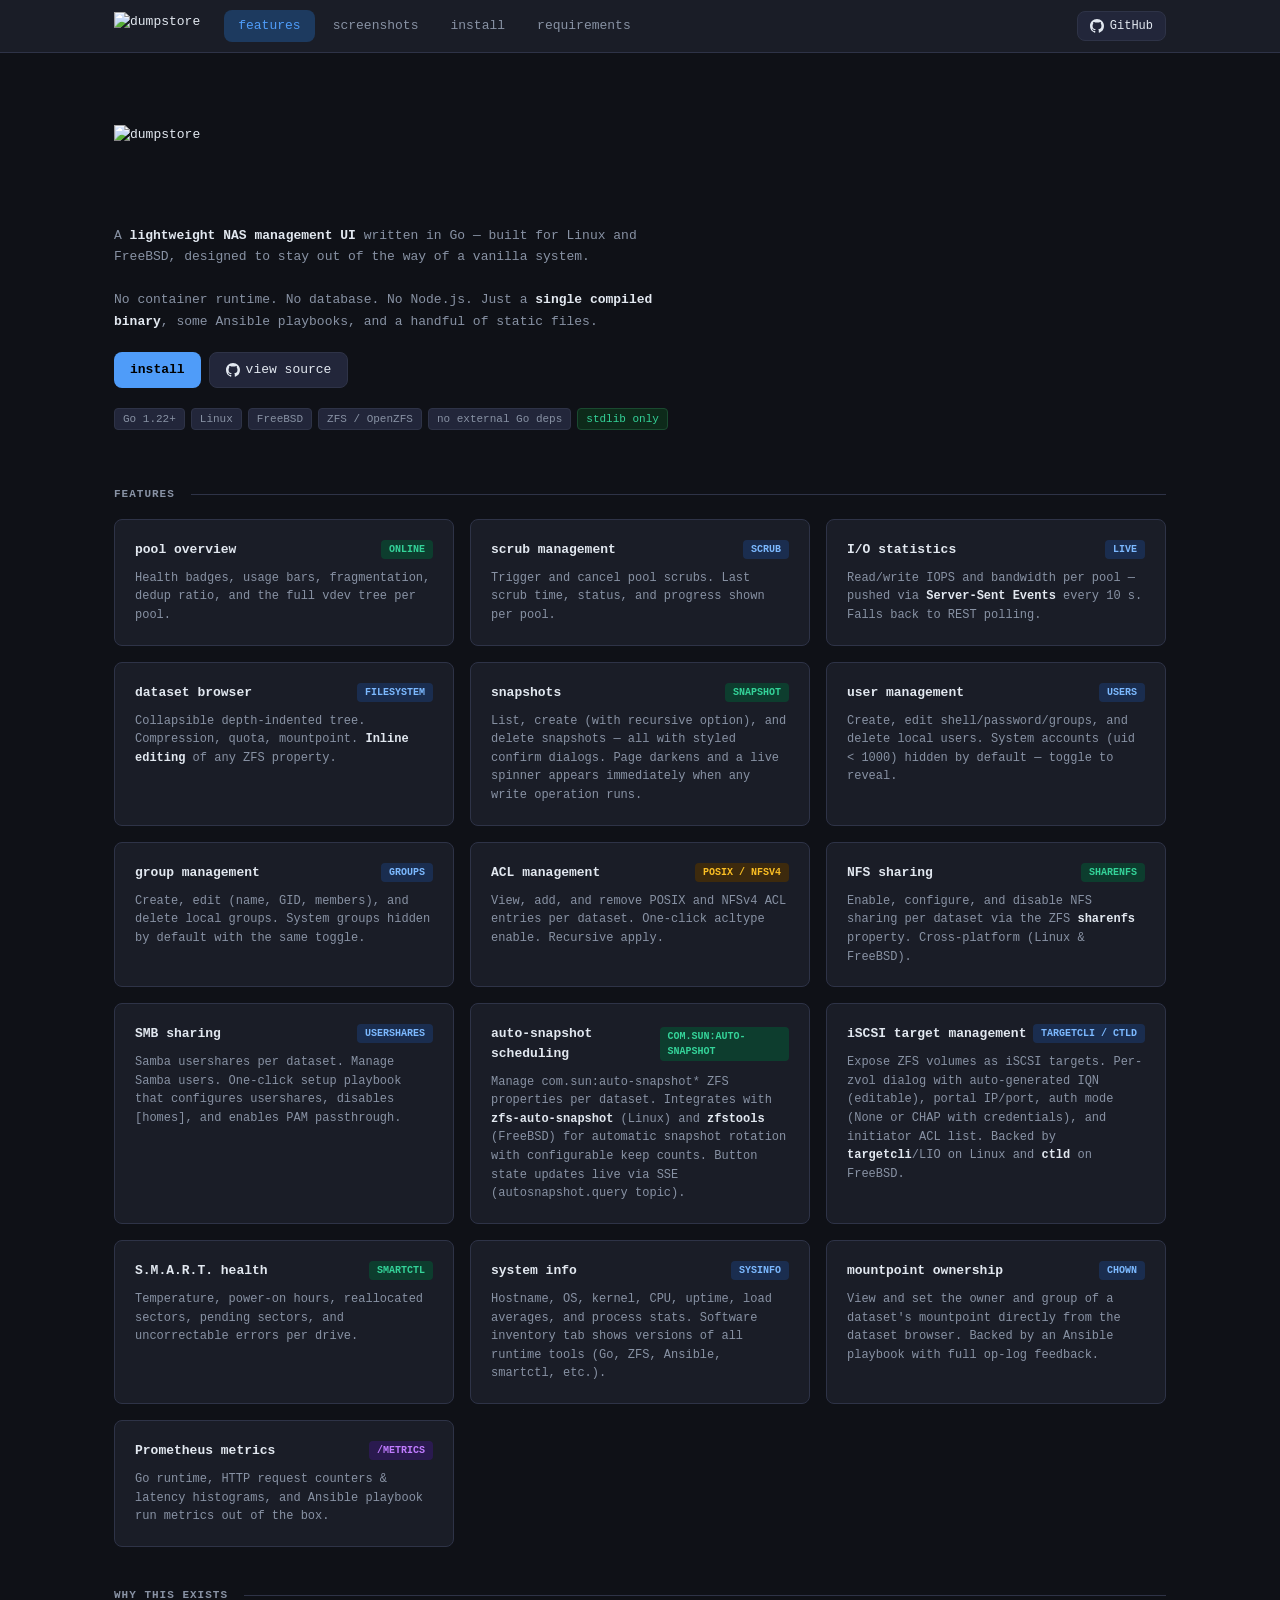
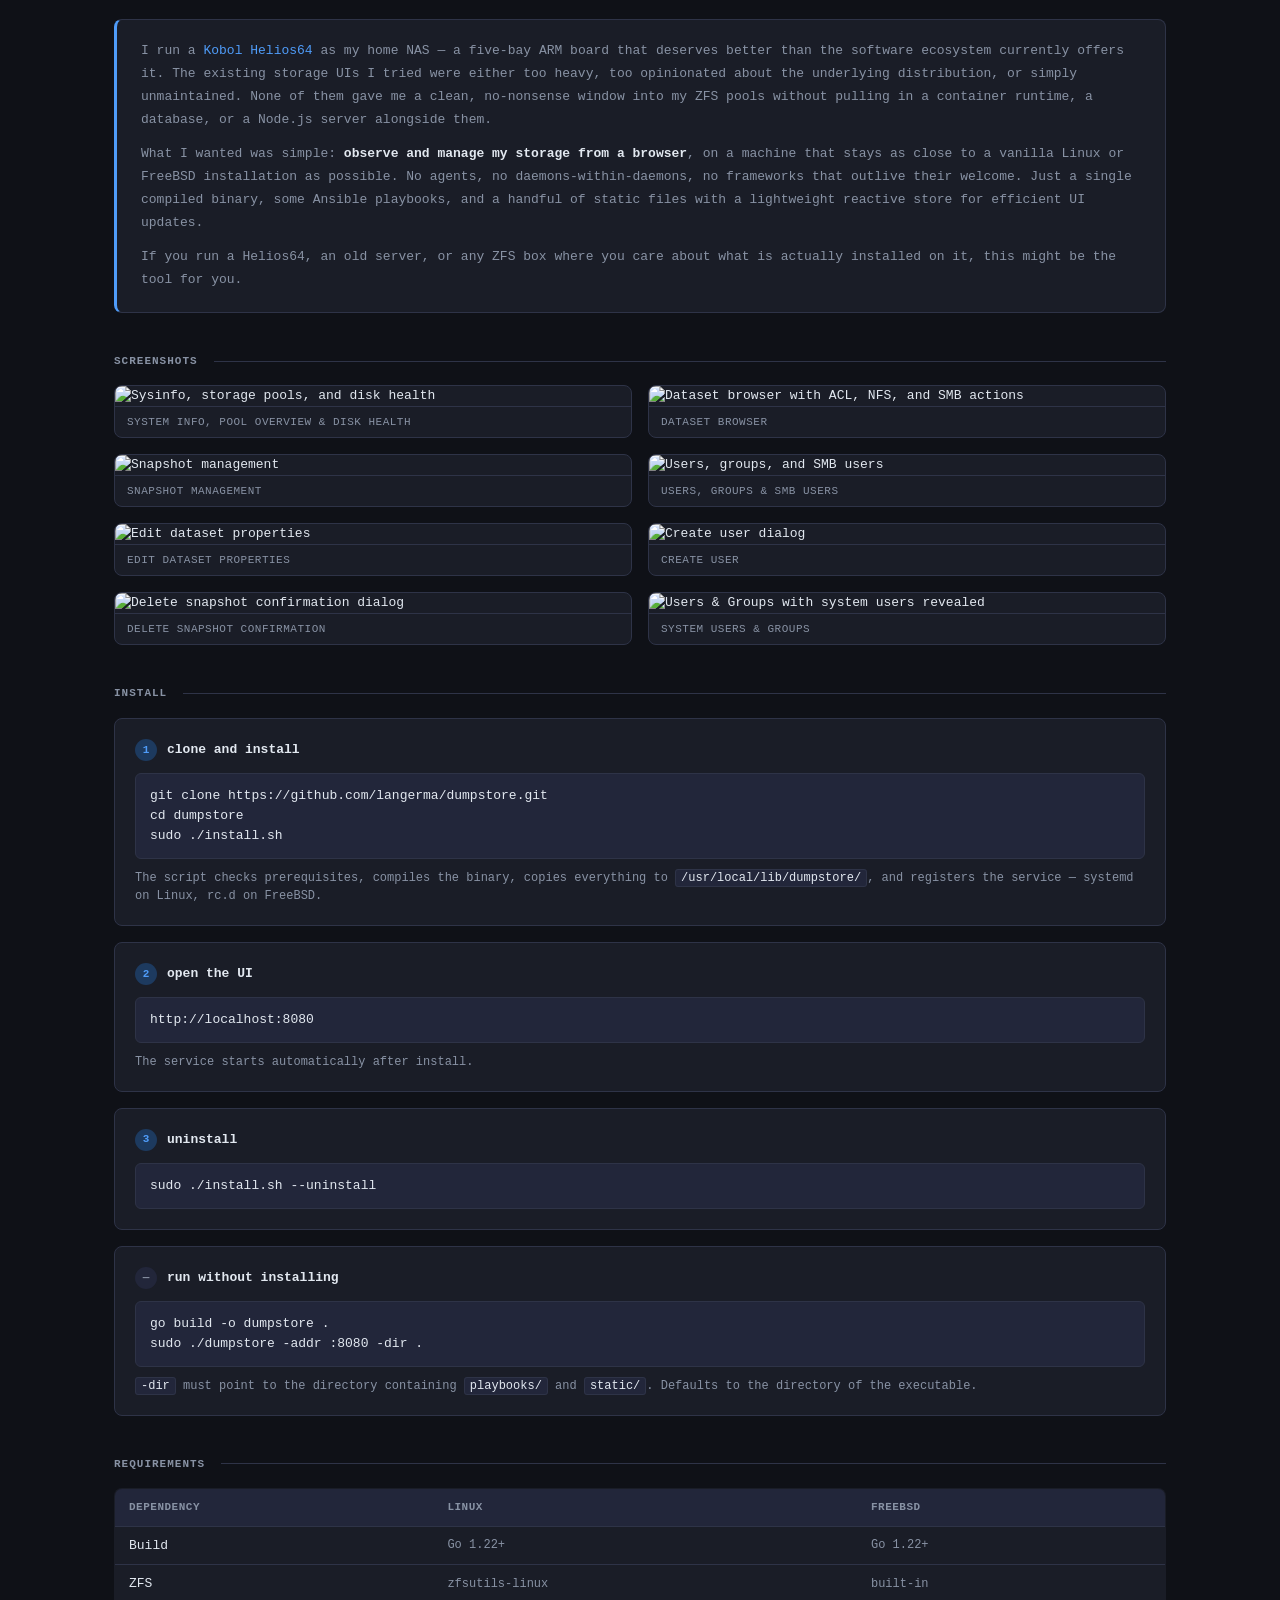
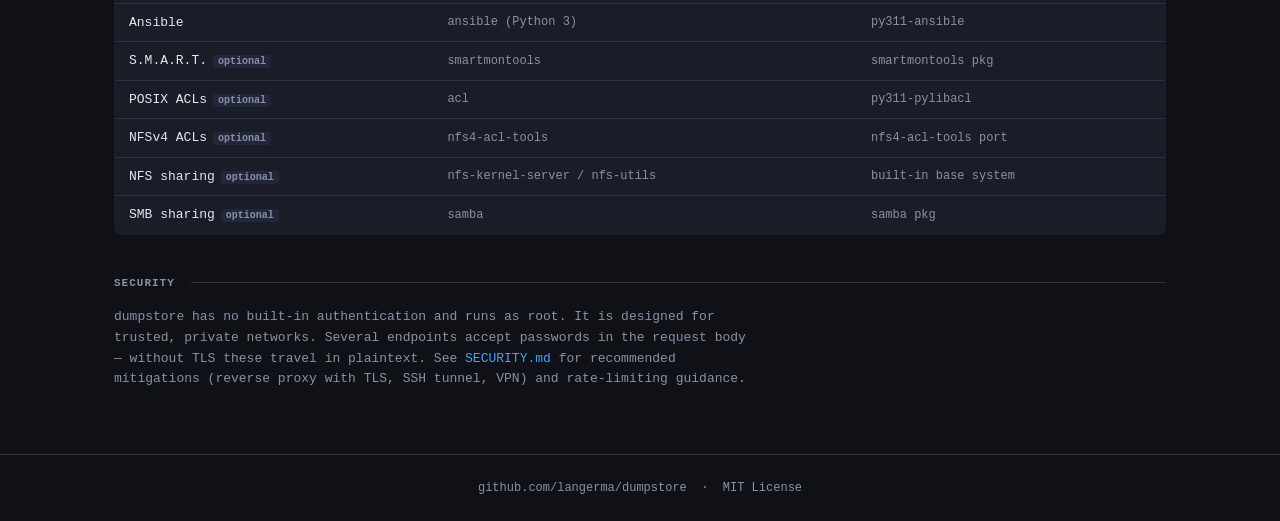
==== docs/index.html @ d32b6cf2 "docs: update frontend architecture for reactive store pattern Co-Authored-By: Claude Opus 4.6 <norep" ====
<!DOCTYPE html>
<html lang="en">
<head>
  <meta charset="UTF-8">
  <meta name="viewport" content="width=device-width, initial-scale=1.0">
  <title>dumpstore — ZFS management UI</title>
  <meta name="description" content="A lightweight NAS management UI written in Go — built for Linux and FreeBSD, designed to stay out of the way of a vanilla system.">
  <meta property="og:title" content="dumpstore">
  <meta property="og:description" content="A lightweight NAS management UI written in Go — built for Linux and FreeBSD.">
  <meta property="og:image" content="https://raw.githubusercontent.com/langerma/dumpstore/main/screenshots/sysinfo.png">
  <style>
    :root {
      --bg:        #0f1117;
      --surface:   #1a1d27;
      --surface2:  #22263a;
      --border:    #2e3347;
      --accent:    #4f9cf9;
      --accent-dim:#1d3a5f;
      --text:      #e2e8f0;
      --text-muted:#8892a4;
      --green:     #34d399;
      --yellow:    #fbbf24;
      --red:       #f87171;
      --radius:    8px;
      --font:      'SF Mono', 'Fira Code', 'Cascadia Code', monospace;
    }

    *, *::before, *::after { box-sizing: border-box; margin: 0; padding: 0; }
    html { scroll-behavior: smooth; }

    body {
      background: var(--bg);
      color: var(--text);
      font-family: var(--font);
      font-size: 13px;
      line-height: 1.5;
      min-height: 100vh;
    }

    a { color: var(--accent); text-decoration: none; }
    a:hover { text-decoration: underline; }

    /* ── sticky header (matches app) ── */
    header {
      background: var(--surface);
      border-bottom: 1px solid var(--border);
      position: sticky;
      top: 0;
      z-index: 100;
    }
    .header-inner {
      max-width: 1100px;
      margin: 0 auto;
      padding: 0 1.5rem;
      height: 52px;
      display: flex;
      align-items: center;
      gap: 1.5rem;
    }
    .logo { height: 28px; width: auto; display: block; }

    nav { display: flex; gap: 4px; }
    .tab-btn {
      background: none;
      border: none;
      color: var(--text-muted);
      padding: 6px 14px;
      border-radius: var(--radius);
      cursor: pointer;
      font-family: var(--font);
      font-size: 13px;
      text-decoration: none;
      transition: background 0.15s, color 0.15s;
      display: inline-block;
    }
    .tab-btn:hover { background: var(--surface2); color: var(--text); text-decoration: none; }
    .tab-btn.active { background: var(--accent-dim); color: var(--accent); }

    .header-right {
      margin-left: auto;
      display: flex;
      align-items: center;
      gap: 8px;
    }
    .gh-btn {
      display: inline-flex;
      align-items: center;
      gap: 6px;
      background: var(--surface2);
      border: 1px solid var(--border);
      color: var(--text);
      padding: 5px 12px;
      border-radius: var(--radius);
      font-family: var(--font);
      font-size: 12px;
      text-decoration: none;
      transition: background 0.15s;
    }
    .gh-btn:hover { background: var(--border); text-decoration: none; }

    /* ── main layout ── */
    main {
      max-width: 1100px;
      margin: 0 auto;
      padding: 2rem 1.5rem 4rem;
      display: flex;
      flex-direction: column;
      gap: 2.5rem;
    }

    /* ── section header (matches app) ── */
    .section-header {
      display: flex;
      align-items: center;
      gap: 1rem;
      margin-bottom: 1rem;
    }
    .section-header h2 {
      font-size: 11px;
      font-weight: 600;
      color: var(--text-muted);
      text-transform: uppercase;
      letter-spacing: 1px;
    }
    .section-header .divider {
      flex: 1;
      height: 1px;
      background: var(--border);
    }

    /* ── hero ── */
    .hero {
      display: flex;
      flex-direction: column;
      align-items: flex-start;
      gap: 1.25rem;
      padding: 2.5rem 0 1rem;
    }
    .hero-logo { height: 80px; width: auto; display: block; }
    .hero-tagline {
      font-size: 13px;
      color: var(--text-muted);
      max-width: 560px;
      line-height: 1.65;
    }
    .hero-tagline strong { color: var(--text); font-weight: 600; }
    .hero-actions { display: flex; gap: 8px; flex-wrap: wrap; }

    .btn-primary {
      display: inline-flex;
      align-items: center;
      gap: 6px;
      background: var(--accent);
      border: none;
      color: #000;
      padding: 7px 16px;
      border-radius: var(--radius);
      cursor: pointer;
      font-family: var(--font);
      font-size: 13px;
      font-weight: 600;
      text-decoration: none;
      transition: opacity 0.15s;
    }
    .btn-primary:hover { opacity: 0.85; text-decoration: none; }

    .btn-secondary {
      display: inline-flex;
      align-items: center;
      gap: 6px;
      background: var(--surface2);
      border: 1px solid var(--border);
      color: var(--text);
      padding: 7px 16px;
      border-radius: var(--radius);
      cursor: pointer;
      font-family: var(--font);
      font-size: 13px;
      text-decoration: none;
      transition: background 0.15s;
    }
    .btn-secondary:hover { background: var(--border); text-decoration: none; }

    /* pills row under hero */
    .pill-row { display: flex; gap: 6px; flex-wrap: wrap; }
    .pill {
      font-size: 11px;
      padding: 2px 8px;
      border-radius: 4px;
      background: var(--surface2);
      border: 1px solid var(--border);
      color: var(--text-muted);
    }
    .pill-green { border-color: #1a4a30; color: var(--green); background: #0d2a1a; }

    /* ── pool-style cards (reuse app's .pool-card) ── */
    .card-grid {
      display: grid;
      grid-template-columns: repeat(auto-fill, minmax(280px, 1fr));
      gap: 1rem;
    }
    .pool-card {
      background: var(--surface);
      border: 1px solid var(--border);
      border-radius: var(--radius);
      padding: 1.25rem;
      transition: border-color 0.15s;
    }
    .pool-card:hover { border-color: var(--accent-dim); }
    .pool-card-header {
      display: flex;
      align-items: center;
      justify-content: space-between;
      margin-bottom: 0.6rem;
    }
    .pool-name { font-size: 13px; font-weight: 700; color: var(--text); }
    .health-badge {
      font-size: 10px;
      font-weight: 700;
      padding: 2px 8px;
      border-radius: 4px;
      text-transform: uppercase;
    }
    .badge-blue   { background: #1a2d4f; color: #7cb9ff; }
    .badge-green  { background: #0d3d2e; color: var(--green); }
    .badge-purple { background: #2a1a4f; color: #c07cff; }
    .badge-orange { background: #3d2a0d; color: var(--yellow); }

    .pool-card p {
      font-size: 12px;
      color: var(--text-muted);
      line-height: 1.55;
    }
    .pool-card p strong { color: var(--text); }

    /* ── screenshots ── */
    .screenshot-grid {
      display: grid;
      grid-template-columns: 1fr 1fr;
      gap: 1rem;
    }
    @media (max-width: 600px) { .screenshot-grid { grid-template-columns: 1fr; } }

    .screenshot-card {
      background: var(--surface);
      border: 1px solid var(--border);
      border-radius: var(--radius);
      overflow: hidden;
    }
    .screenshot-card img {
      width: 100%;
      display: block;
    }
    .screenshot-caption {
      padding: 7px 12px;
      font-size: 11px;
      color: var(--text-muted);
      border-top: 1px solid var(--border);
      text-transform: uppercase;
      letter-spacing: 0.5px;
    }

    /* ── install cards ── */
    .install-cards {
      display: flex;
      flex-direction: column;
      gap: 1rem;
    }
    .install-card {
      background: var(--surface);
      border: 1px solid var(--border);
      border-radius: var(--radius);
      padding: 1.25rem;
    }
    .install-card-header {
      display: flex;
      align-items: center;
      gap: 10px;
      margin-bottom: 0.75rem;
    }
    .step-num {
      width: 22px;
      height: 22px;
      border-radius: 50%;
      background: var(--accent-dim);
      color: var(--accent);
      font-size: 11px;
      font-weight: 700;
      display: flex;
      align-items: center;
      justify-content: center;
      flex-shrink: 0;
    }
    .install-card h3 { font-size: 13px; font-weight: 600; color: var(--text); }

    pre {
      background: var(--surface2);
      border: 1px solid var(--border);
      border-radius: 6px;
      padding: 12px 14px;
      overflow-x: auto;
      font-family: var(--font);
      font-size: 13px;
      line-height: 1.55;
      color: var(--text);
    }
    pre .comment { color: var(--text-muted); }

    .install-note {
      margin-top: 0.6rem;
      font-size: 12px;
      color: var(--text-muted);
    }
    .install-note code {
      background: var(--surface2);
      border: 1px solid var(--border);
      border-radius: 3px;
      padding: 1px 5px;
      font-family: var(--font);
      font-size: 12px;
      color: var(--text);
    }

    /* ── requirements table (matches app table style) ── */
    .table-wrap { overflow-x: auto; }
    table {
      width: 100%;
      border-collapse: collapse;
      background: var(--surface);
      border-radius: var(--radius);
      overflow: hidden;
      border: 1px solid var(--border);
    }
    thead th {
      background: var(--surface2);
      padding: 10px 14px;
      text-align: left;
      font-size: 11px;
      font-weight: 600;
      color: var(--text-muted);
      text-transform: uppercase;
      letter-spacing: 0.5px;
      white-space: nowrap;
      border-bottom: 1px solid var(--border);
    }
    tbody tr { border-bottom: 1px solid var(--border); }
    tbody tr:last-child { border-bottom: none; }
    tbody tr:hover { background: var(--surface2); }
    td { padding: 9px 14px; white-space: nowrap; color: var(--text); }
    td.muted { color: var(--text-muted); font-size: 12px; }

    .opt-badge {
      font-size: 10px;
      padding: 1px 5px;
      border-radius: 3px;
      background: var(--surface2);
      color: var(--text-muted);
      margin-left: 6px;
      font-weight: 600;
    }

    /* ── why section ── */
    .why-card {
      background: var(--surface);
      border: 1px solid var(--border);
      border-left: 3px solid var(--accent);
      border-radius: var(--radius);
      padding: 1.25rem 1.5rem;
    }
    .why-card p {
      font-size: 13px;
      color: var(--text-muted);
      line-height: 1.75;
    }
    .why-card p + p { margin-top: 0.75rem; }
    .why-card p strong { color: var(--text); }

    /* ── footer ── */
    footer {
      border-top: 1px solid var(--border);
      text-align: center;
      padding: 1.5rem;
      font-size: 12px;
      color: var(--text-muted);
    }
    footer a { color: var(--text-muted); }
    footer a:hover { color: var(--text); }
  </style>
</head>
<body>

<!-- HEADER — same structure as app -->
<header>
  <div class="header-inner">
    <picture>
      <source media="(prefers-color-scheme: dark)"
        srcset="https://raw.githubusercontent.com/langerma/dumpstore/main/images/dumpstore-blue-dark-lockup.svg">
      <img class="logo"
        src="https://raw.githubusercontent.com/langerma/dumpstore/main/images/dumpstore-blue-light-lockup.svg"
        alt="dumpstore">
    </picture>
    <nav>
      <a class="tab-btn active" href="#features">features</a>
      <a class="tab-btn" href="#screenshots">screenshots</a>
      <a class="tab-btn" href="#install">install</a>
      <a class="tab-btn" href="#requirements">requirements</a>
    </nav>
    <div class="header-right">
      <a class="gh-btn" href="https://github.com/langerma/dumpstore">
        <svg width="14" height="14" viewBox="0 0 16 16" fill="currentColor">
          <path d="M8 0c4.42 0 8 3.58 8 8a8.013 8.013 0 0 1-5.45 7.59c-.4.08-.55-.17-.55-.38 0-.27.01-1.13.01-2.2 0-.75-.25-1.23-.54-1.48 1.78-.2 3.65-.88 3.65-3.95 0-.88-.31-1.59-.82-2.15.08-.2.36-1.02-.08-2.12 0 0-.67-.22-2.2.82-.64-.18-1.32-.27-2-.27-.68 0-1.36.09-2 .27-1.53-1.03-2.2-.82-2.2-.82-.44 1.1-.16 1.92-.08 2.12-.51.56-.82 1.28-.82 2.15 0 3.06 1.86 3.75 3.64 3.95-.23.2-.44.55-.51 1.07-.46.21-1.61.55-2.33-.66-.15-.24-.6-.83-1.23-.82-.67.01-.27.38.01.53.34.19.73.9.82 1.13.16.45.68 1.31 2.69.94 0 .67.01 1.3.01 1.49 0 .21-.15.45-.55.38A7.995 7.995 0 0 1 0 8c0-4.42 3.58-8 8-8Z"/>
        </svg>
        GitHub
      </a>
    </div>
  </div>
</header>

<main>

  <!-- HERO -->
  <div class="hero">
    <picture>
      <source media="(prefers-color-scheme: dark)"
        srcset="https://raw.githubusercontent.com/langerma/dumpstore/main/images/dumpstore-blue-dark-lockup.svg">
      <img class="hero-logo"
        src="https://raw.githubusercontent.com/langerma/dumpstore/main/images/dumpstore-blue-light-lockup.svg"
        alt="dumpstore">
    </picture>
    <p class="hero-tagline">
      A <strong>lightweight NAS management UI</strong> written in Go — built for Linux and FreeBSD,
      designed to stay out of the way of a vanilla system.<br><br>
      No container runtime. No database. No Node.js. Just a
      <strong>single compiled binary</strong>, some Ansible playbooks, and a handful of static files.
    </p>
    <div class="hero-actions">
      <a class="btn-primary" href="#install">install</a>
      <a class="btn-secondary" href="https://github.com/langerma/dumpstore">
        <svg width="14" height="14" viewBox="0 0 16 16" fill="currentColor">
          <path d="M8 0c4.42 0 8 3.58 8 8a8.013 8.013 0 0 1-5.45 7.59c-.4.08-.55-.17-.55-.38 0-.27.01-1.13.01-2.2 0-.75-.25-1.23-.54-1.48 1.78-.2 3.65-.88 3.65-3.95 0-.88-.31-1.59-.82-2.15.08-.2.36-1.02-.08-2.12 0 0-.67-.22-2.2.82-.64-.18-1.32-.27-2-.27-.68 0-1.36.09-2 .27-1.53-1.03-2.2-.82-2.2-.82-.44 1.1-.16 1.92-.08 2.12-.51.56-.82 1.28-.82 2.15 0 3.06 1.86 3.75 3.64 3.95-.23.2-.44.55-.51 1.07-.46.21-1.61.55-2.33-.66-.15-.24-.6-.83-1.23-.82-.67.01-.27.38.01.53.34.19.73.9.82 1.13.16.45.68 1.31 2.69.94 0 .67.01 1.3.01 1.49 0 .21-.15.45-.55.38A7.995 7.995 0 0 1 0 8c0-4.42 3.58-8 8-8Z"/>
        </svg>
        view source
      </a>
    </div>
    <div class="pill-row">
      <span class="pill">Go 1.22+</span>
      <span class="pill">Linux</span>
      <span class="pill">FreeBSD</span>
      <span class="pill">ZFS / OpenZFS</span>
      <span class="pill">no external Go deps</span>
      <span class="pill pill-green">stdlib only</span>
    </div>
  </div>

  <!-- FEATURES -->
  <section id="features">
    <div class="section-header">
      <h2>features</h2>
      <div class="divider"></div>
    </div>
    <div class="card-grid">
      <div class="pool-card">
        <div class="pool-card-header">
          <span class="pool-name">pool overview</span>
          <span class="health-badge badge-green">ONLINE</span>
        </div>
        <p>Health badges, usage bars, fragmentation, dedup ratio, and the full vdev tree per pool.</p>
      </div>
      <div class="pool-card">
        <div class="pool-card-header">
          <span class="pool-name">scrub management</span>
          <span class="health-badge badge-blue">scrub</span>
        </div>
        <p>Trigger and cancel pool scrubs. Last scrub time, status, and progress shown per pool.</p>
      </div>
      <div class="pool-card">
        <div class="pool-card-header">
          <span class="pool-name">I/O statistics</span>
          <span class="health-badge badge-blue">live</span>
        </div>
        <p>Read/write IOPS and bandwidth per pool — pushed via <strong>Server-Sent Events</strong> every 10 s. Falls back to REST polling.</p>
      </div>
      <div class="pool-card">
        <div class="pool-card-header">
          <span class="pool-name">dataset browser</span>
          <span class="health-badge badge-blue">filesystem</span>
        </div>
        <p>Collapsible depth-indented tree. Compression, quota, mountpoint. <strong>Inline editing</strong> of any ZFS property.</p>
      </div>
      <div class="pool-card">
        <div class="pool-card-header">
          <span class="pool-name">snapshots</span>
          <span class="health-badge badge-green">snapshot</span>
        </div>
        <p>List, create (with recursive option), and delete snapshots — all with styled confirm dialogs. Page darkens and a live spinner appears immediately when any write operation runs.</p>
      </div>
      <div class="pool-card">
        <div class="pool-card-header">
          <span class="pool-name">user management</span>
          <span class="health-badge badge-blue">users</span>
        </div>
        <p>Create, edit shell/password/groups, and delete local users. System accounts (uid &lt; 1000) hidden by default — toggle to reveal.</p>
      </div>
      <div class="pool-card">
        <div class="pool-card-header">
          <span class="pool-name">group management</span>
          <span class="health-badge badge-blue">groups</span>
        </div>
        <p>Create, edit (name, GID, members), and delete local groups. System groups hidden by default with the same toggle.</p>
      </div>
      <div class="pool-card">
        <div class="pool-card-header">
          <span class="pool-name">ACL management</span>
          <span class="health-badge badge-orange">POSIX / NFSv4</span>
        </div>
        <p>View, add, and remove POSIX and NFSv4 ACL entries per dataset. One-click <code>acltype</code> enable. Recursive apply.</p>
      </div>
      <div class="pool-card">
        <div class="pool-card-header">
          <span class="pool-name">NFS sharing</span>
          <span class="health-badge badge-green">sharenfs</span>
        </div>
        <p>Enable, configure, and disable NFS sharing per dataset via the ZFS <strong>sharenfs</strong> property. Cross-platform (Linux &amp; FreeBSD).</p>
      </div>
      <div class="pool-card">
        <div class="pool-card-header">
          <span class="pool-name">SMB sharing</span>
          <span class="health-badge badge-blue">usershares</span>
        </div>
        <p>Samba usershares per dataset. Manage Samba users. One-click setup playbook that configures usershares, disables <code>[homes]</code>, and enables PAM passthrough.</p>
      </div>
      <div class="pool-card">
        <div class="pool-card-header">
          <span class="pool-name">auto-snapshot scheduling</span>
          <span class="health-badge badge-green">com.sun:auto-snapshot</span>
        </div>
        <p>Manage <code>com.sun:auto-snapshot*</code> ZFS properties per dataset. Integrates with <strong>zfs-auto-snapshot</strong> (Linux) and <strong>zfstools</strong> (FreeBSD) for automatic snapshot rotation with configurable keep counts. Button state updates live via SSE (<code>autosnapshot.query</code> topic).</p>
      </div>
      <div class="pool-card">
        <div class="pool-card-header">
          <span class="pool-name">iSCSI target management</span>
          <span class="health-badge badge-blue">targetcli / ctld</span>
        </div>
        <p>Expose ZFS volumes as iSCSI targets. Per-zvol dialog with auto-generated IQN (editable), portal IP/port, auth mode (None or CHAP with credentials), and initiator ACL list. Backed by <strong>targetcli</strong>/LIO on Linux and <strong>ctld</strong> on FreeBSD.</p>
      </div>
      <div class="pool-card">
        <div class="pool-card-header">
          <span class="pool-name">S.M.A.R.T. health</span>
          <span class="health-badge badge-green">smartctl</span>
        </div>
        <p>Temperature, power-on hours, reallocated sectors, pending sectors, and uncorrectable errors per drive.</p>
      </div>
      <div class="pool-card">
        <div class="pool-card-header">
          <span class="pool-name">system info</span>
          <span class="health-badge badge-blue">sysinfo</span>
        </div>
        <p>Hostname, OS, kernel, CPU, uptime, load averages, and process stats. Software inventory tab shows versions of all runtime tools (Go, ZFS, Ansible, smartctl, etc.).</p>
      </div>
      <div class="pool-card">
        <div class="pool-card-header">
          <span class="pool-name">mountpoint ownership</span>
          <span class="health-badge badge-blue">chown</span>
        </div>
        <p>View and set the owner and group of a dataset's mountpoint directly from the dataset browser. Backed by an Ansible playbook with full op-log feedback.</p>
      </div>
      <div class="pool-card">
        <div class="pool-card-header">
          <span class="pool-name">Prometheus metrics</span>
          <span class="health-badge badge-purple">/metrics</span>
        </div>
        <p>Go runtime, HTTP request counters &amp; latency histograms, and Ansible playbook run metrics out of the box.</p>
      </div>
    </div>
  </section>

  <!-- WHY -->
  <section id="why">
    <div class="section-header">
      <h2>why this exists</h2>
      <div class="divider"></div>
    </div>
    <div class="why-card">
      <p>
        I run a <a href="https://wiki.kobol.io/helios64/intro/">Kobol Helios64</a> as my home NAS — a five-bay ARM board that deserves better than the software ecosystem currently offers it.
        The existing storage UIs I tried were either too heavy, too opinionated about the underlying distribution, or simply unmaintained.
        None of them gave me a clean, no-nonsense window into my ZFS pools without pulling in a container runtime, a database, or a Node.js server alongside them.
      </p>
      <p>
        What I wanted was simple: <strong>observe and manage my storage from a browser</strong>, on a machine that stays as close to a vanilla Linux or FreeBSD installation as possible.
        No agents, no daemons-within-daemons, no frameworks that outlive their welcome. Just a single compiled binary, some Ansible playbooks, and a handful of static files with a lightweight reactive store for efficient UI updates.
      </p>
      <p>
        If you run a Helios64, an old server, or any ZFS box where you care about what is actually installed on it, this might be the tool for you.
      </p>
    </div>
  </section>

  <!-- SCREENSHOTS -->
  <section id="screenshots">
    <div class="section-header">
      <h2>screenshots</h2>
      <div class="divider"></div>
    </div>
    <div class="screenshot-grid">
      <div class="screenshot-card">
        <img src="https://raw.githubusercontent.com/langerma/dumpstore/main/screenshots/sysinfo.png"
          alt="Sysinfo, storage pools, and disk health" loading="lazy">
        <div class="screenshot-caption">system info, pool overview &amp; disk health</div>
      </div>
      <div class="screenshot-card">
        <img src="https://raw.githubusercontent.com/langerma/dumpstore/main/screenshots/datasets.png"
          alt="Dataset browser with ACL, NFS, and SMB actions" loading="lazy">
        <div class="screenshot-caption">dataset browser</div>
      </div>
      <div class="screenshot-card">
        <img src="https://raw.githubusercontent.com/langerma/dumpstore/main/screenshots/snapshots.png"
          alt="Snapshot management" loading="lazy">
        <div class="screenshot-caption">snapshot management</div>
      </div>
      <div class="screenshot-card">
        <img src="https://raw.githubusercontent.com/langerma/dumpstore/main/screenshots/users-groups.png"
          alt="Users, groups, and SMB users" loading="lazy">
        <div class="screenshot-caption">users, groups &amp; SMB users</div>
      </div>
      <div class="screenshot-card">
        <img src="https://raw.githubusercontent.com/langerma/dumpstore/main/screenshots/edit-dataset.png"
          alt="Edit dataset properties" loading="lazy">
        <div class="screenshot-caption">edit dataset properties</div>
      </div>
      <div class="screenshot-card">
        <img src="https://raw.githubusercontent.com/langerma/dumpstore/main/screenshots/create-user.png"
          alt="Create user dialog" loading="lazy">
        <div class="screenshot-caption">create user</div>
      </div>
      <div class="screenshot-card">
        <img src="https://raw.githubusercontent.com/langerma/dumpstore/main/screenshots/delete-snapshot.png"
          alt="Delete snapshot confirmation dialog" loading="lazy">
        <div class="screenshot-caption">delete snapshot confirmation</div>
      </div>
      <div class="screenshot-card">
        <img src="https://raw.githubusercontent.com/langerma/dumpstore/main/screenshots/users-system.png"
          alt="Users & Groups with system users revealed" loading="lazy">
        <div class="screenshot-caption">system users &amp; groups</div>
      </div>
    </div>
  </section>

  <!-- INSTALL -->
  <section id="install">
    <div class="section-header">
      <h2>install</h2>
      <div class="divider"></div>
    </div>
    <div class="install-cards">
      <div class="install-card">
        <div class="install-card-header">
          <div class="step-num">1</div>
          <h3>clone and install</h3>
        </div>
        <pre>git clone https://github.com/langerma/dumpstore.git
cd dumpstore
sudo ./install.sh</pre>
        <p class="install-note">
          The script checks prerequisites, compiles the binary, copies everything to
          <code>/usr/local/lib/dumpstore/</code>, and registers the service —
          systemd on Linux, rc.d on FreeBSD.
        </p>
      </div>

      <div class="install-card">
        <div class="install-card-header">
          <div class="step-num">2</div>
          <h3>open the UI</h3>
        </div>
        <pre>http://localhost:8080</pre>
        <p class="install-note">The service starts automatically after install.</p>
      </div>

      <div class="install-card">
        <div class="install-card-header">
          <div class="step-num">3</div>
          <h3>uninstall</h3>
        </div>
        <pre>sudo ./install.sh --uninstall</pre>
      </div>

      <div class="install-card">
        <div class="install-card-header">
          <div class="step-num" style="background:var(--surface2);color:var(--text-muted);">—</div>
          <h3>run without installing</h3>
        </div>
        <pre>go build -o dumpstore .
sudo ./dumpstore -addr :8080 -dir .</pre>
        <p class="install-note">
          <code>-dir</code> must point to the directory containing <code>playbooks/</code>
          and <code>static/</code>. Defaults to the directory of the executable.
        </p>
      </div>
    </div>
  </section>

  <!-- REQUIREMENTS -->
  <section id="requirements">
    <div class="section-header">
      <h2>requirements</h2>
      <div class="divider"></div>
    </div>
    <div class="table-wrap">
      <table>
        <thead>
          <tr>
            <th>dependency</th>
            <th>Linux</th>
            <th>FreeBSD</th>
          </tr>
        </thead>
        <tbody>
          <tr>
            <td>Build</td>
            <td class="muted">Go 1.22+</td>
            <td class="muted">Go 1.22+</td>
          </tr>
          <tr>
            <td>ZFS</td>
            <td class="muted">zfsutils-linux</td>
            <td class="muted">built-in</td>
          </tr>
          <tr>
            <td>Ansible</td>
            <td class="muted">ansible (Python 3)</td>
            <td class="muted">py311-ansible</td>
          </tr>
          <tr>
            <td>S.M.A.R.T.<span class="opt-badge">optional</span></td>
            <td class="muted">smartmontools</td>
            <td class="muted">smartmontools pkg</td>
          </tr>
          <tr>
            <td>POSIX ACLs<span class="opt-badge">optional</span></td>
            <td class="muted">acl</td>
            <td class="muted">py311-pylibacl</td>
          </tr>
          <tr>
            <td>NFSv4 ACLs<span class="opt-badge">optional</span></td>
            <td class="muted">nfs4-acl-tools</td>
            <td class="muted">nfs4-acl-tools port</td>
          </tr>
          <tr>
            <td>NFS sharing<span class="opt-badge">optional</span></td>
            <td class="muted">nfs-kernel-server / nfs-utils</td>
            <td class="muted">built-in base system</td>
          </tr>
          <tr>
            <td>SMB sharing<span class="opt-badge">optional</span></td>
            <td class="muted">samba</td>
            <td class="muted">samba pkg</td>
          </tr>
        </tbody>
      </table>
    </div>
  </section>

  <section id="security">
    <div class="section-header">
      <h2>security</h2>
      <div class="divider"></div>
    </div>
    <p style="max-width:640px;line-height:1.6;color:var(--text-muted)">
      dumpstore has no built-in authentication and runs as root. It is designed for trusted, private networks.
      Several endpoints accept passwords in the request body — without TLS these travel in plaintext.
      See <a href="https://github.com/langerma/dumpstore/blob/main/SECURITY.md" style="color:var(--accent)">SECURITY.md</a>
      for recommended mitigations (reverse proxy with TLS, SSH tunnel, VPN) and rate-limiting guidance.
    </p>
  </section>

</main>

<footer>
  <a href="https://github.com/langerma/dumpstore">github.com/langerma/dumpstore</a>
  &nbsp;&middot;&nbsp; MIT License
</footer>

<script>
  const tabs = document.querySelectorAll('.tab-btn');
  tabs.forEach(tab => {
    tab.addEventListener('click', () => {
      tabs.forEach(t => t.classList.remove('active'));
      tab.classList.add('active');
    });
  });
</script>
</body>
</html>
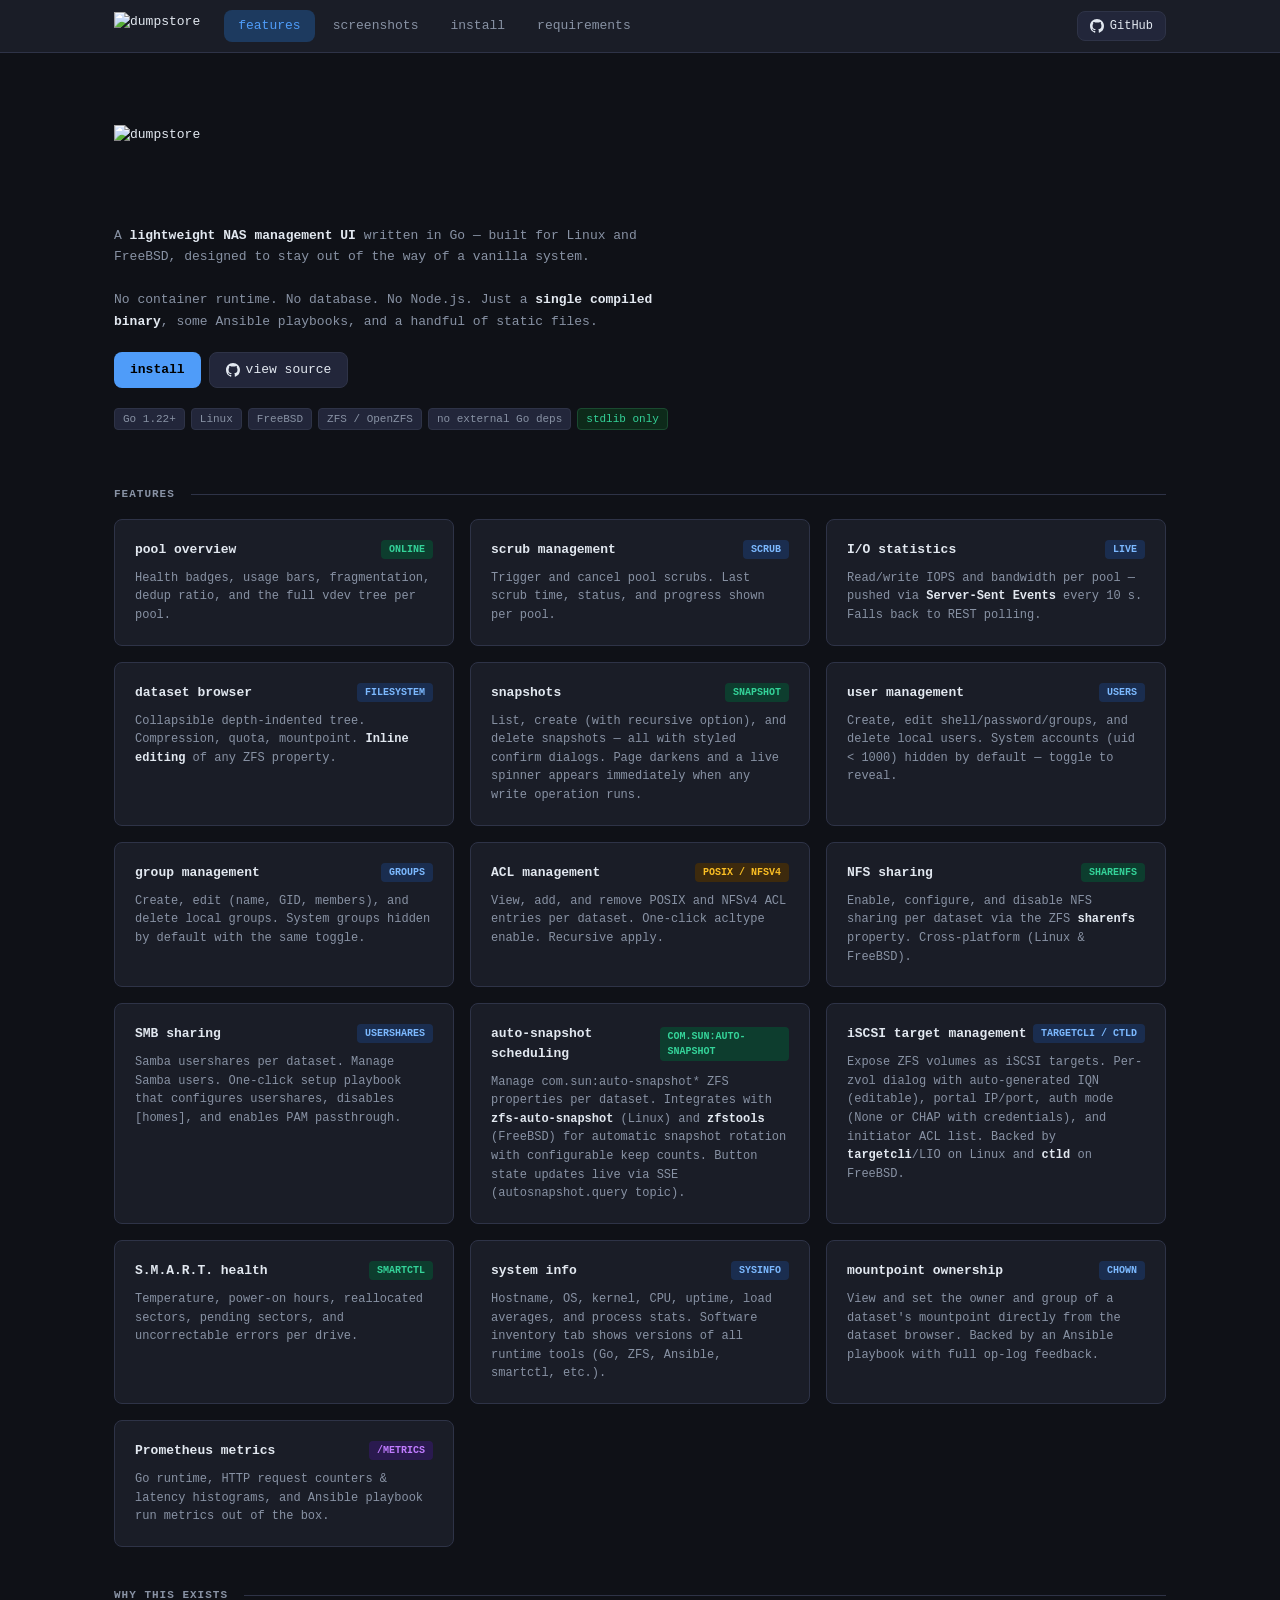
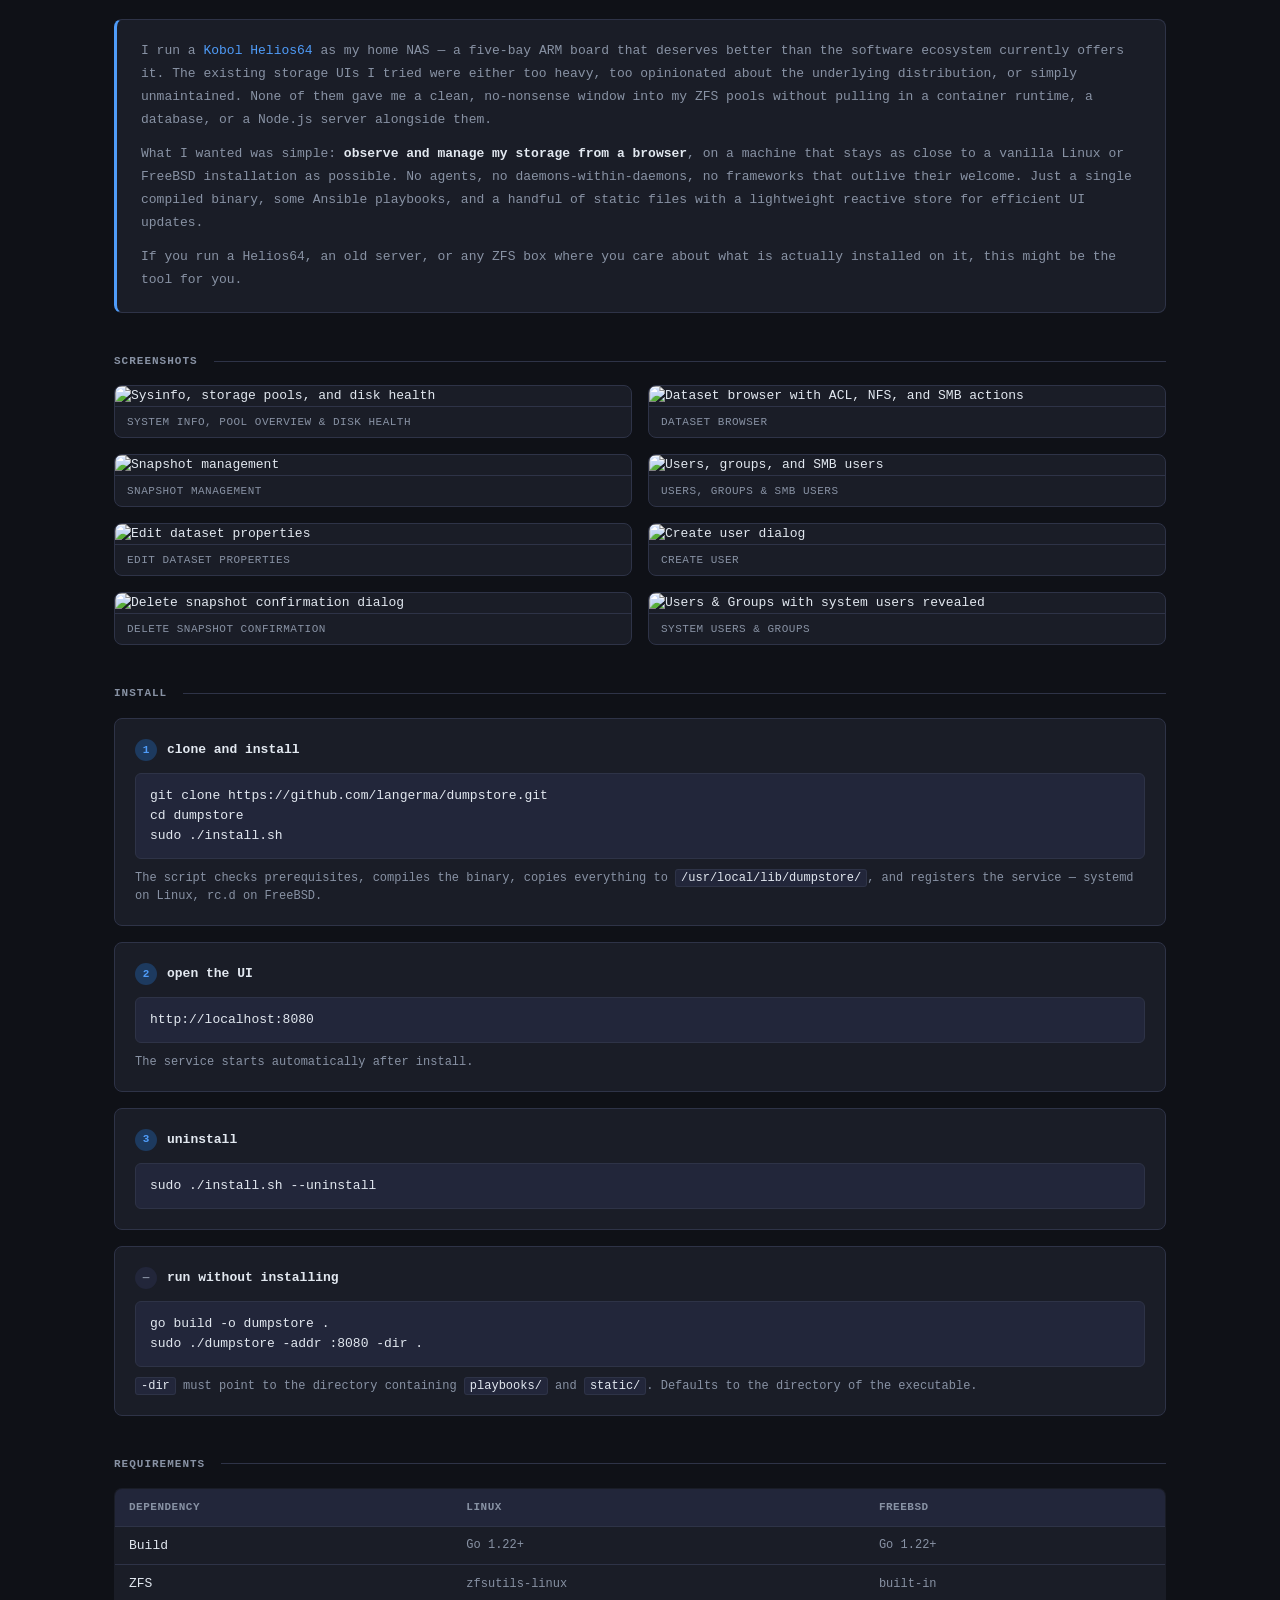
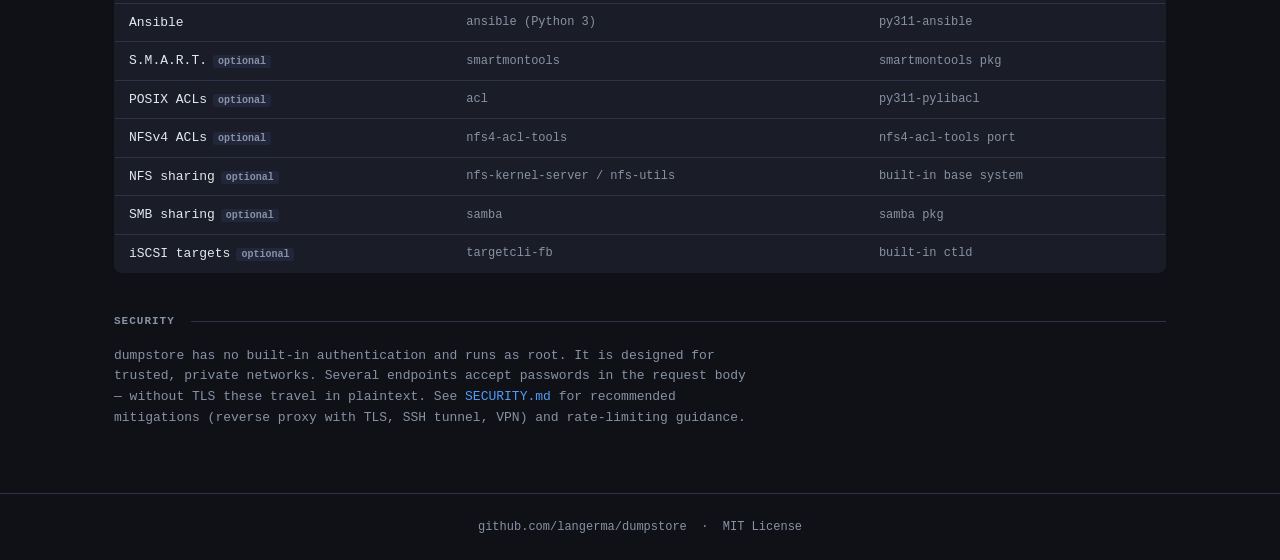
==== commit 65c2151e: "docs: add iSCSI target management to all documentation Add iSCSI endpoints to README API table and r" ====
--- a/docs/index.html
+++ b/docs/index.html
@@ -756,6 +756,11 @@
             <td class="muted">samba</td>
             <td class="muted">samba pkg</td>
           </tr>
+          <tr>
+            <td>iSCSI targets<span class="opt-badge">optional</span></td>
+            <td class="muted">targetcli-fb</td>
+            <td class="muted">built-in ctld</td>
+          </tr>
         </tbody>
       </table>
     </div>
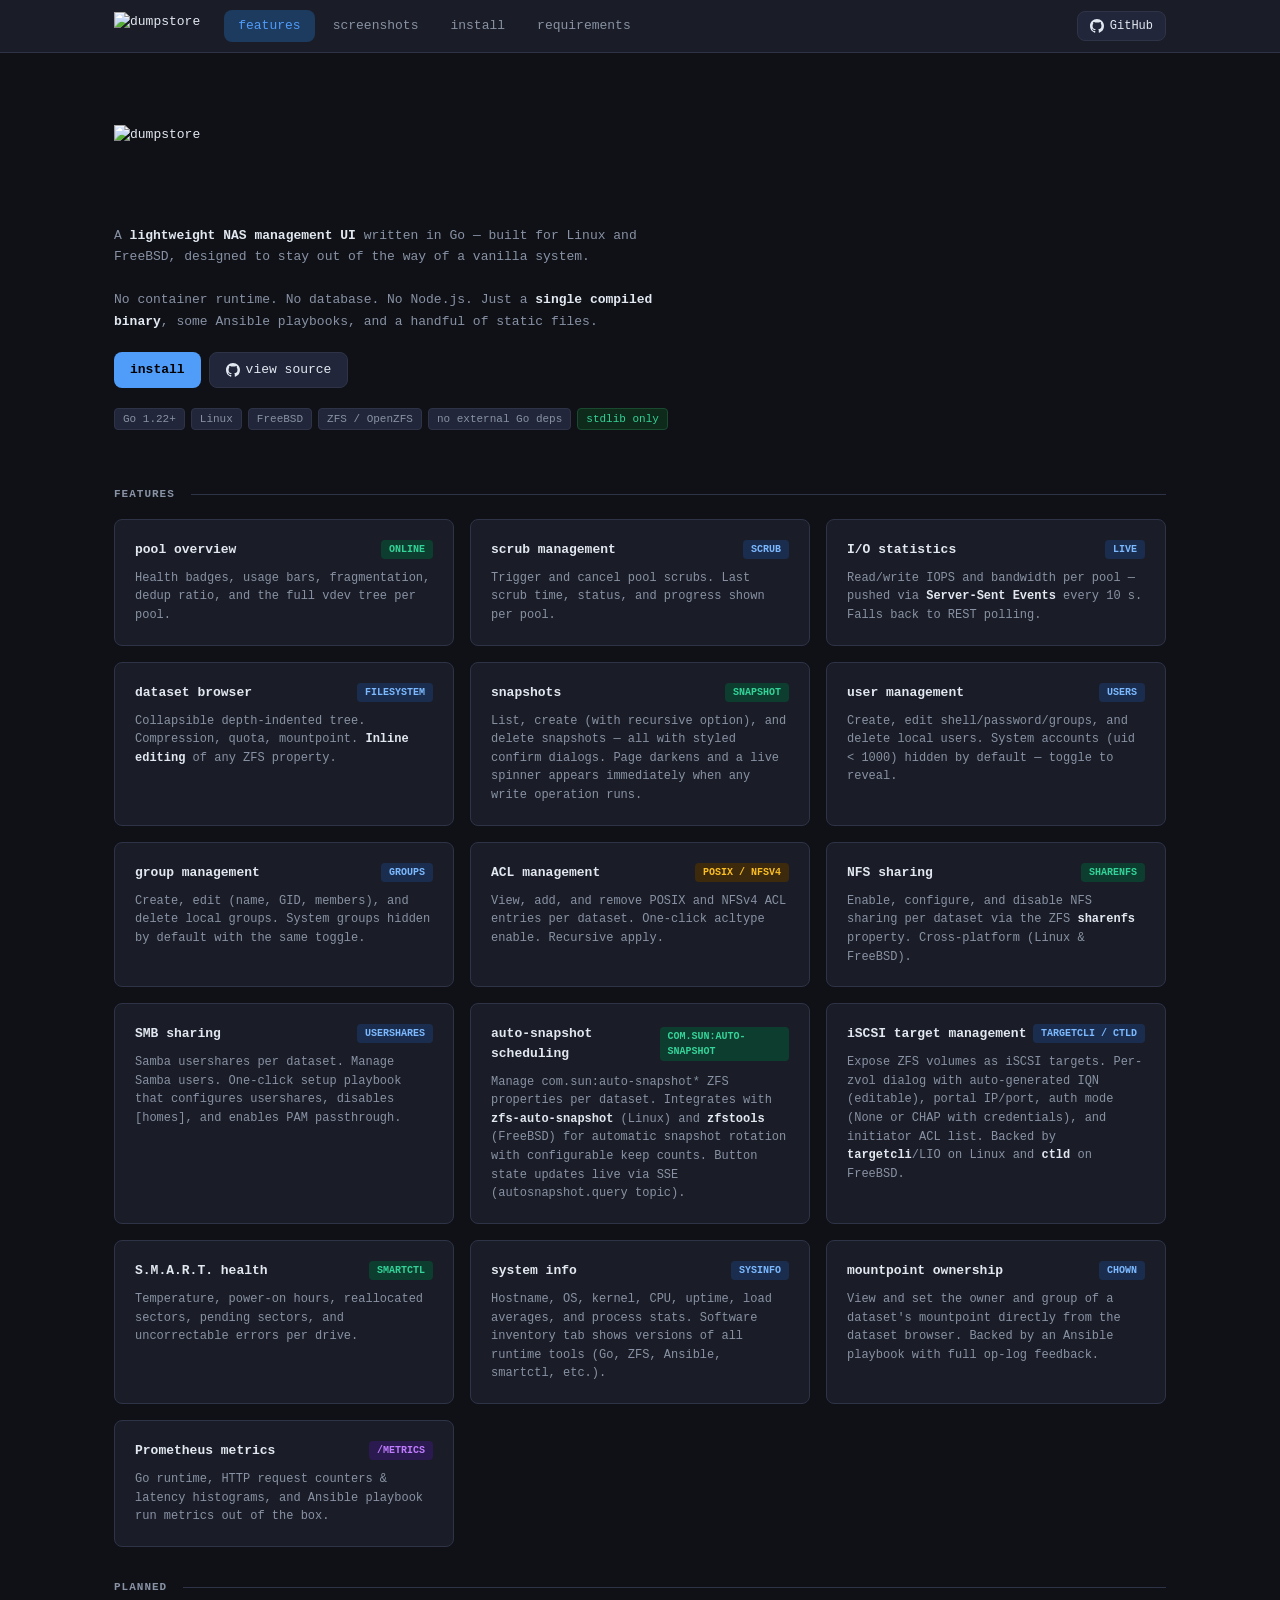
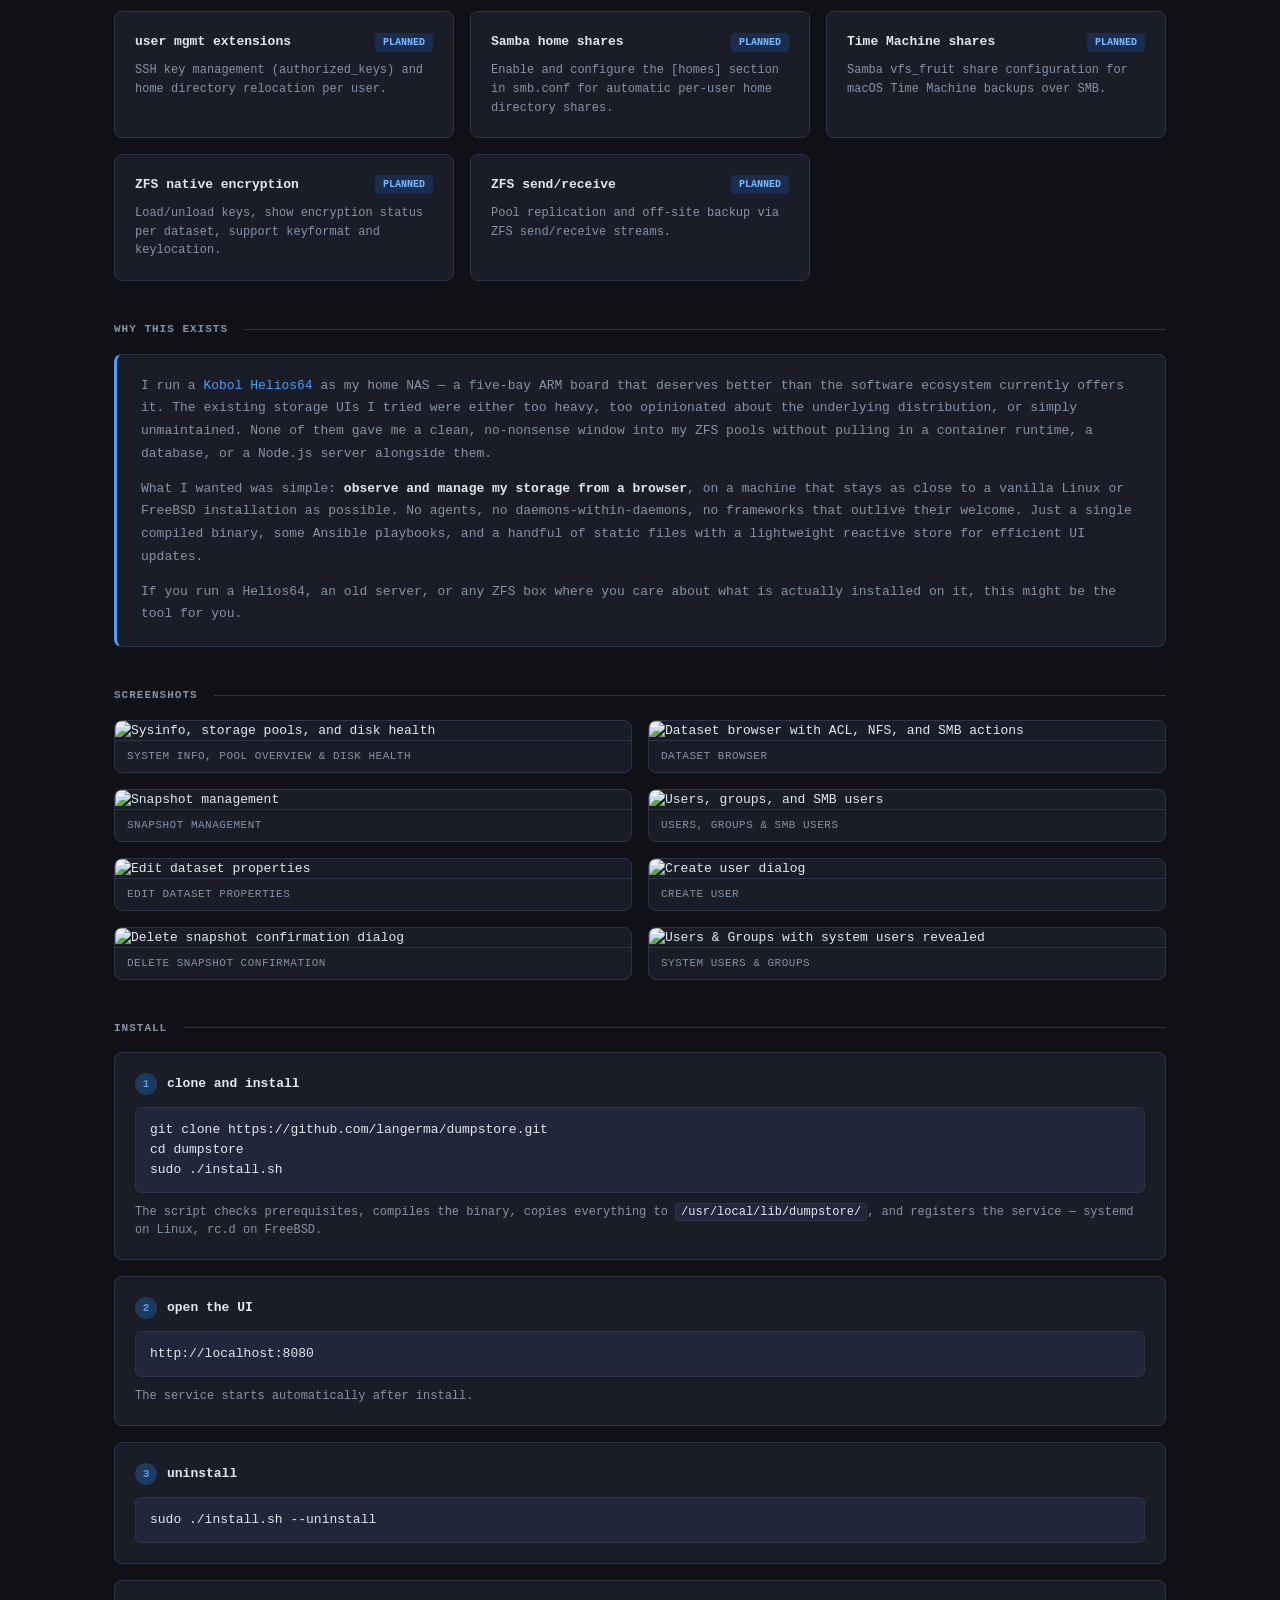
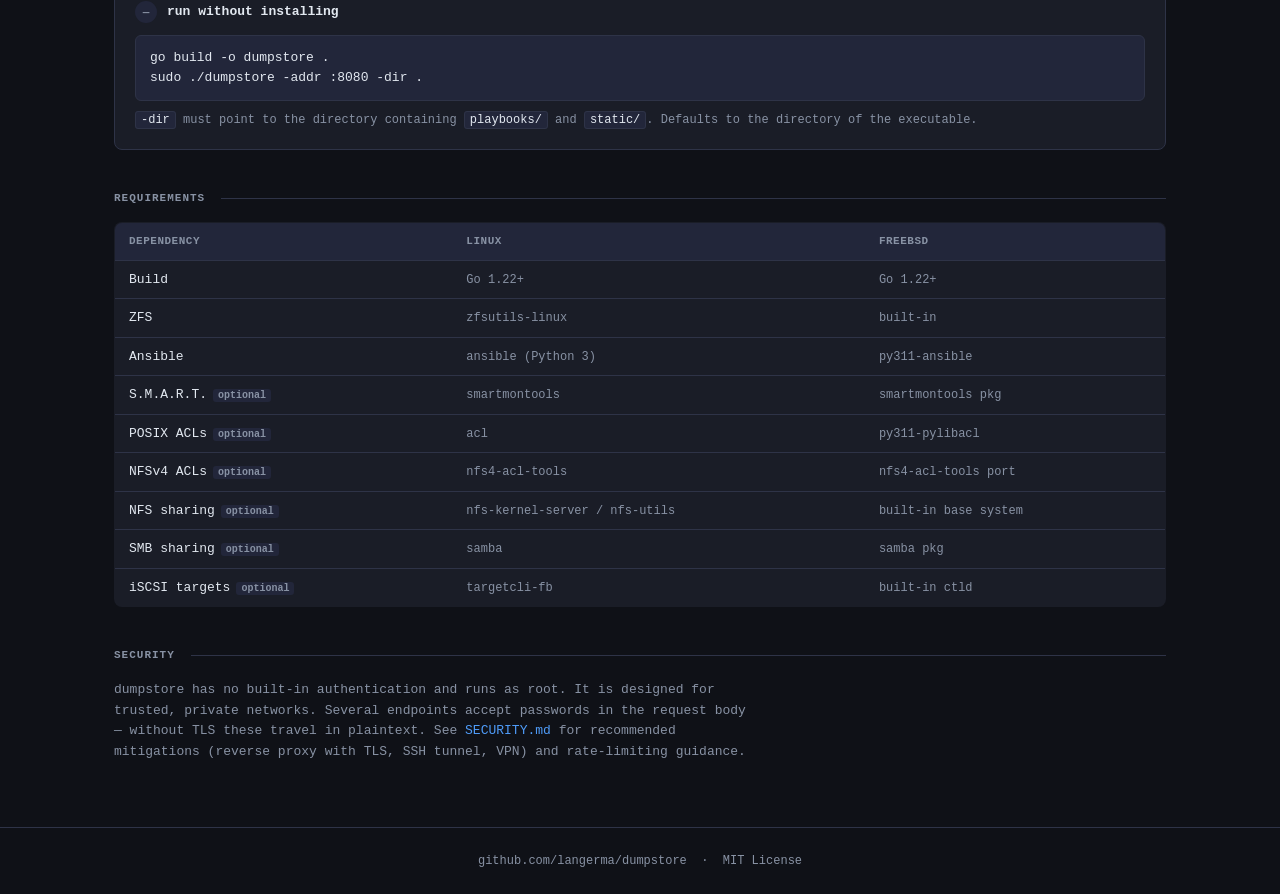
==== commit 3d3ffc13: "docs: add planned features (user mgmt extensions, Samba home shares, Time Machine) Add three new pla" ====
--- a/docs/index.html
+++ b/docs/index.html
@@ -572,6 +572,48 @@
         <p>Go runtime, HTTP request counters &amp; latency histograms, and Ansible playbook run metrics out of the box.</p>
       </div>
     </div>
+
+    <div class="section-header" style="margin-top:2rem;">
+      <h2>planned</h2>
+      <div class="divider"></div>
+    </div>
+    <div class="card-grid">
+      <div class="pool-card">
+        <div class="pool-card-header">
+          <span class="pool-name">user mgmt extensions</span>
+          <span class="health-badge badge-blue">planned</span>
+        </div>
+        <p>SSH key management (<code>authorized_keys</code>) and home directory relocation per user.</p>
+      </div>
+      <div class="pool-card">
+        <div class="pool-card-header">
+          <span class="pool-name">Samba home shares</span>
+          <span class="health-badge badge-blue">planned</span>
+        </div>
+        <p>Enable and configure the <code>[homes]</code> section in <code>smb.conf</code> for automatic per-user home directory shares.</p>
+      </div>
+      <div class="pool-card">
+        <div class="pool-card-header">
+          <span class="pool-name">Time Machine shares</span>
+          <span class="health-badge badge-blue">planned</span>
+        </div>
+        <p>Samba <code>vfs_fruit</code> share configuration for macOS Time Machine backups over SMB.</p>
+      </div>
+      <div class="pool-card">
+        <div class="pool-card-header">
+          <span class="pool-name">ZFS native encryption</span>
+          <span class="health-badge badge-blue">planned</span>
+        </div>
+        <p>Load/unload keys, show encryption status per dataset, support keyformat and keylocation.</p>
+      </div>
+      <div class="pool-card">
+        <div class="pool-card-header">
+          <span class="pool-name">ZFS send/receive</span>
+          <span class="health-badge badge-blue">planned</span>
+        </div>
+        <p>Pool replication and off-site backup via ZFS send/receive streams.</p>
+      </div>
+    </div>
   </section>
 
   <!-- WHY -->
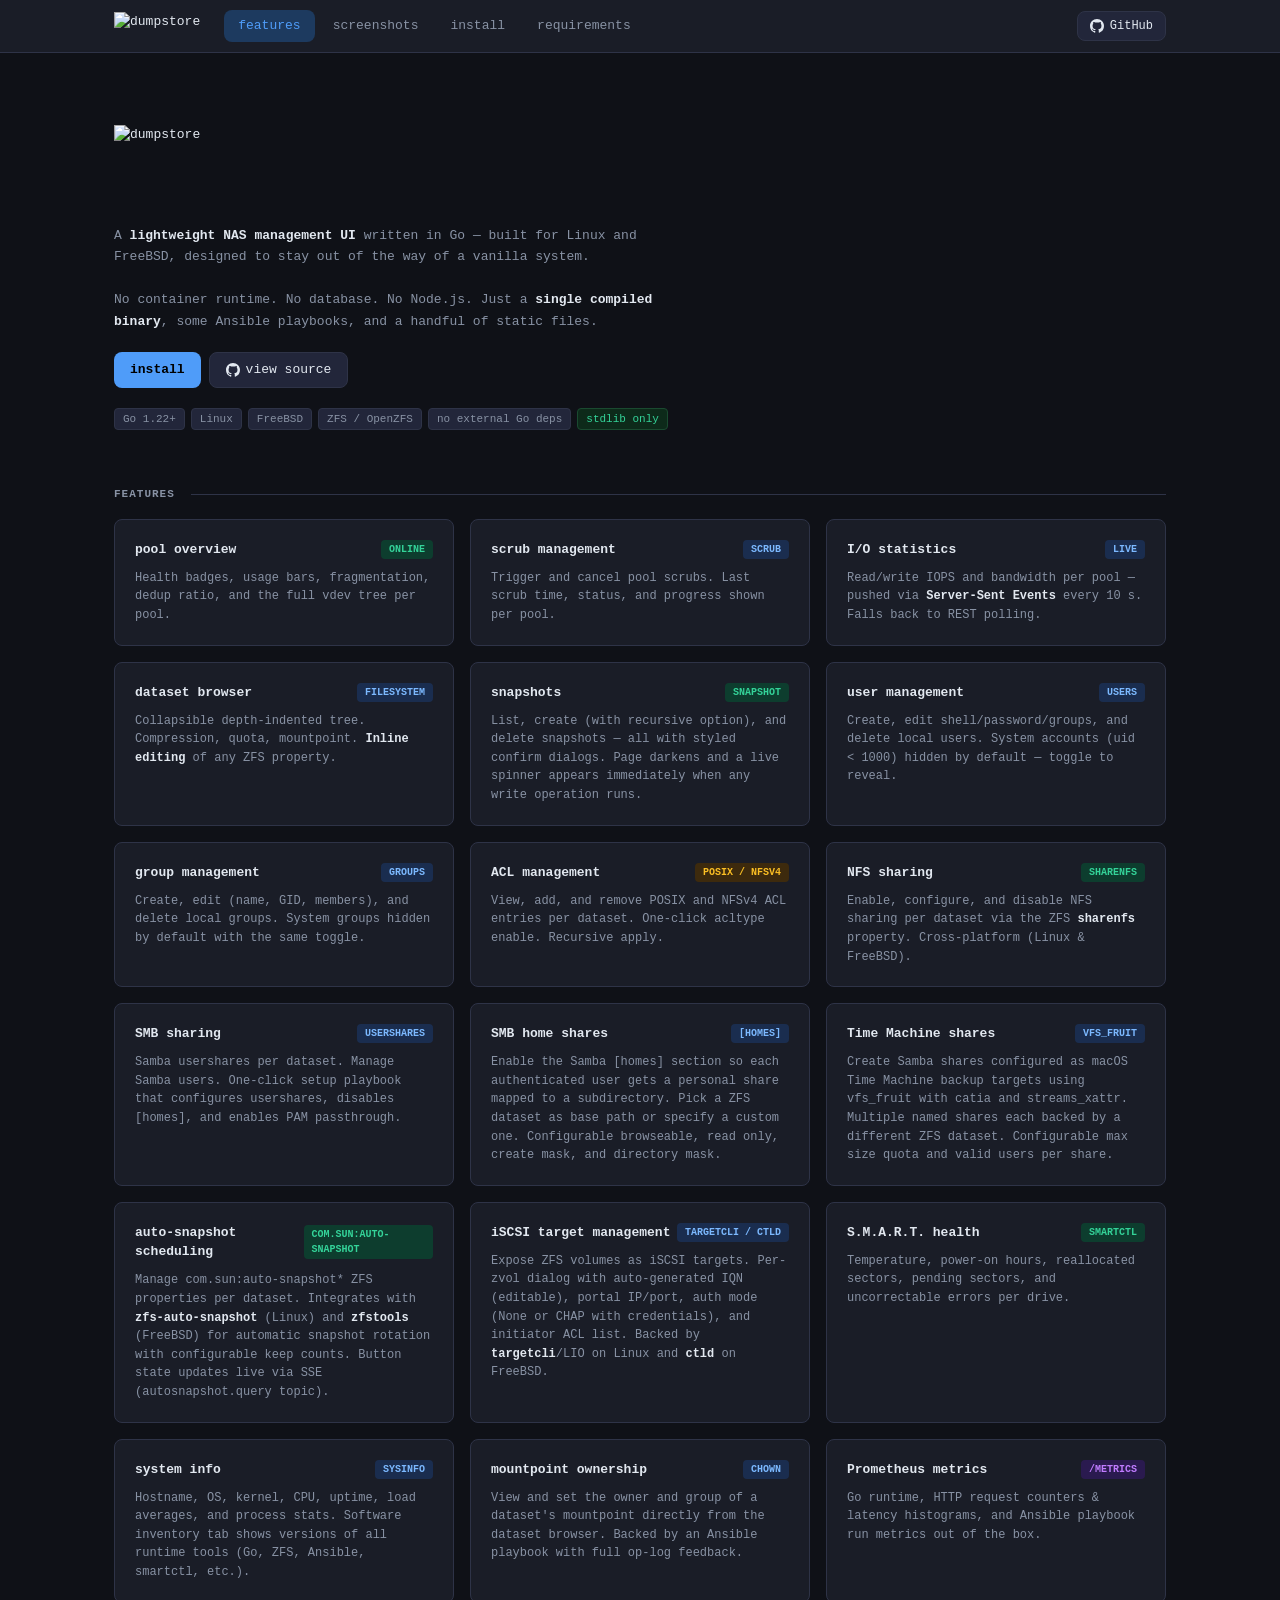
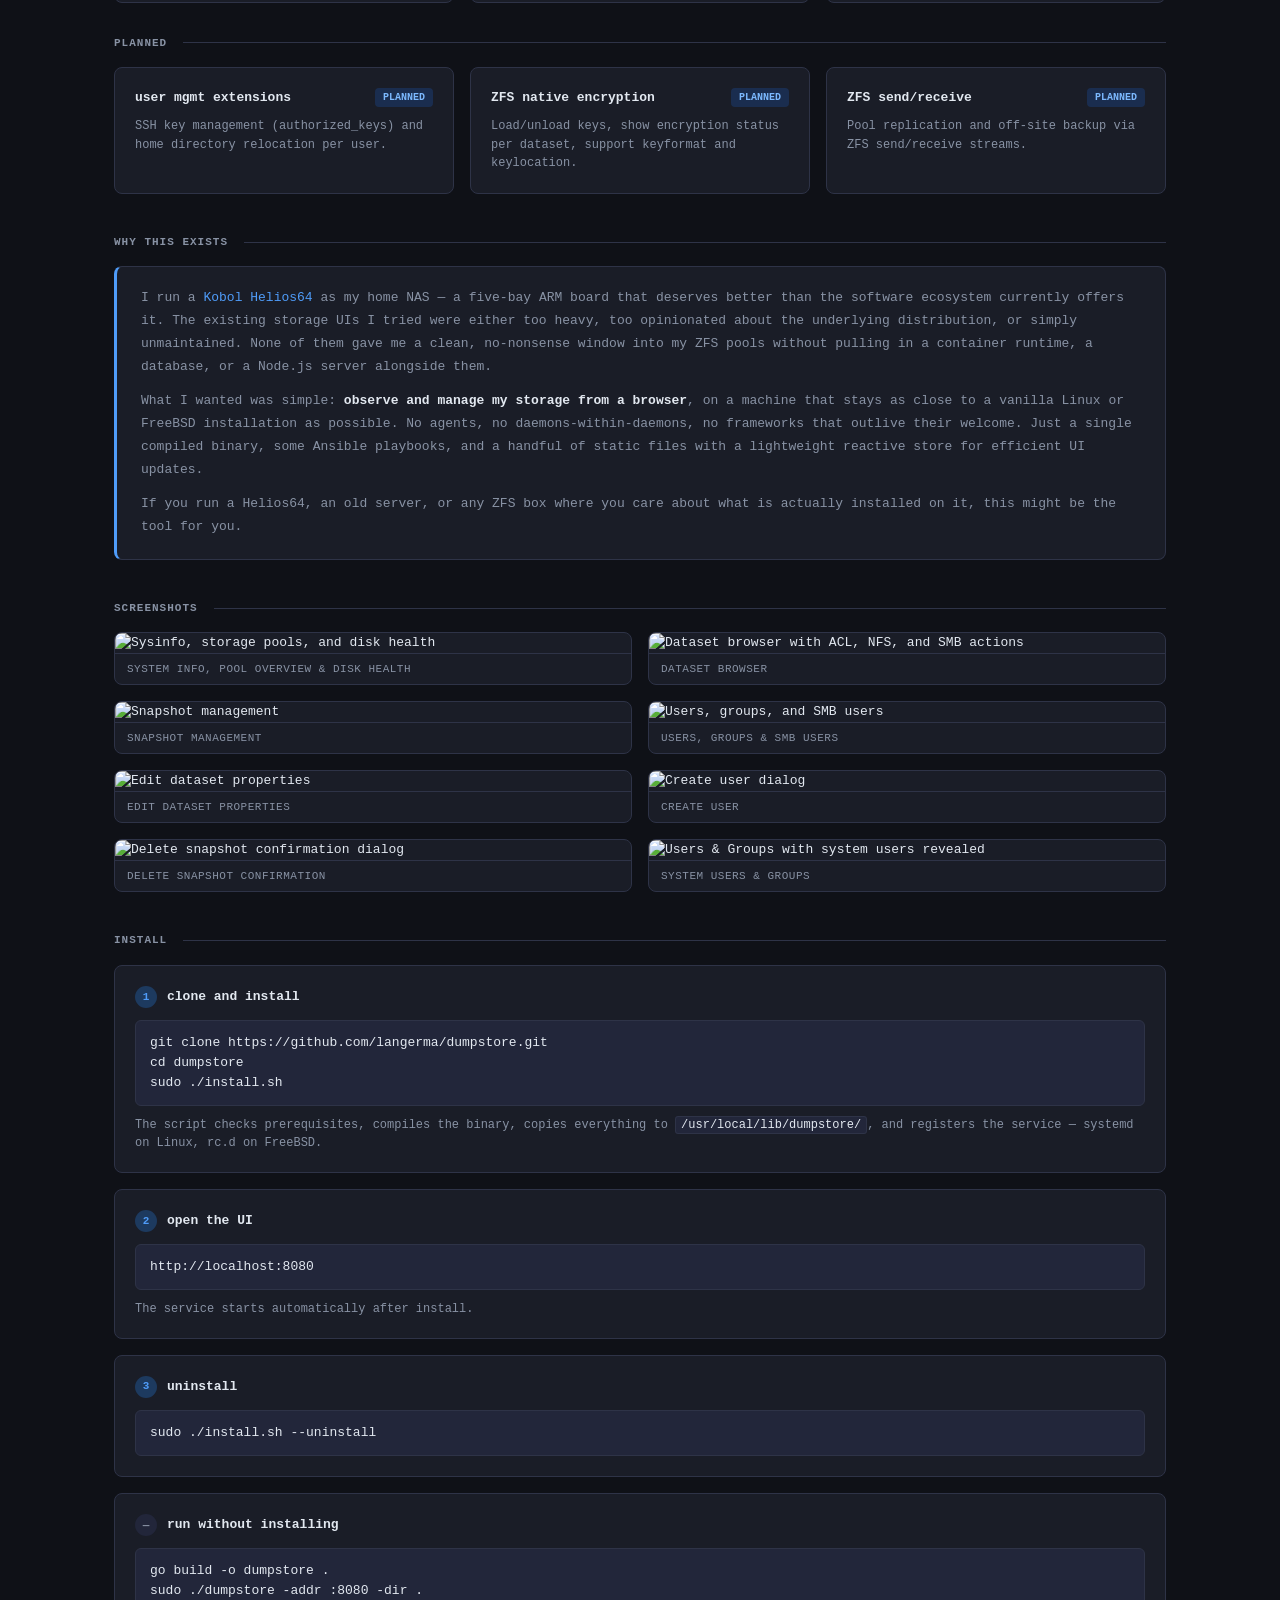
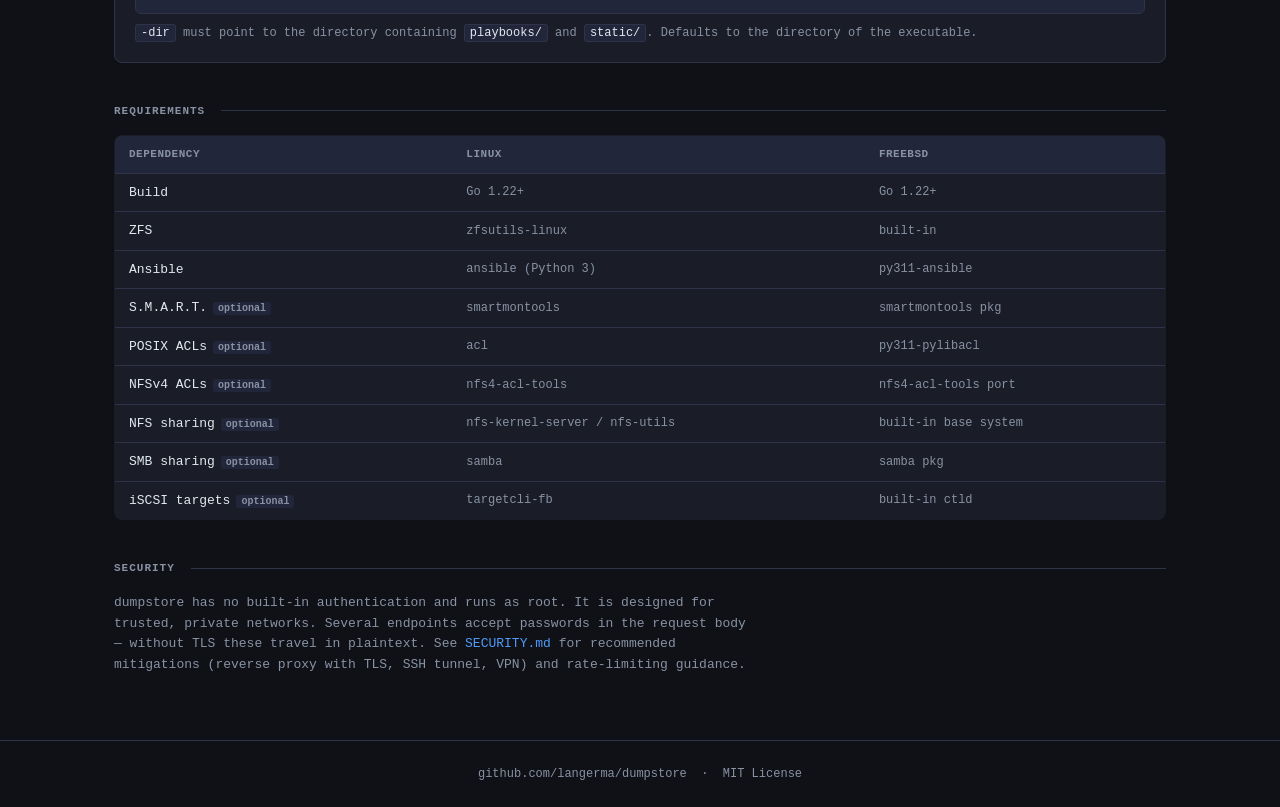
==== commit 5c2cdd41: "feat: add Time Machine shares (Samba vfs_fruit) Create Samba shares configured as macOS Time Machine" ====
--- a/docs/index.html
+++ b/docs/index.html
@@ -531,6 +531,20 @@
       </div>
       <div class="pool-card">
         <div class="pool-card-header">
+          <span class="pool-name">SMB home shares</span>
+          <span class="health-badge badge-blue">[homes]</span>
+        </div>
+        <p>Enable the Samba <code>[homes]</code> section so each authenticated user gets a personal share mapped to a subdirectory. Pick a ZFS dataset as base path or specify a custom one. Configurable browseable, read only, create mask, and directory mask.</p>
+      </div>
+      <div class="pool-card">
+        <div class="pool-card-header">
+          <span class="pool-name">Time Machine shares</span>
+          <span class="health-badge badge-blue">vfs_fruit</span>
+        </div>
+        <p>Create Samba shares configured as macOS Time Machine backup targets using <code>vfs_fruit</code> with catia and streams_xattr. Multiple named shares each backed by a different ZFS dataset. Configurable max size quota and valid users per share.</p>
+      </div>
+      <div class="pool-card">
+        <div class="pool-card-header">
           <span class="pool-name">auto-snapshot scheduling</span>
           <span class="health-badge badge-green">com.sun:auto-snapshot</span>
         </div>
@@ -584,20 +598,6 @@
           <span class="health-badge badge-blue">planned</span>
         </div>
         <p>SSH key management (<code>authorized_keys</code>) and home directory relocation per user.</p>
-      </div>
-      <div class="pool-card">
-        <div class="pool-card-header">
-          <span class="pool-name">Samba home shares</span>
-          <span class="health-badge badge-blue">planned</span>
-        </div>
-        <p>Enable and configure the <code>[homes]</code> section in <code>smb.conf</code> for automatic per-user home directory shares.</p>
-      </div>
-      <div class="pool-card">
-        <div class="pool-card-header">
-          <span class="pool-name">Time Machine shares</span>
-          <span class="health-badge badge-blue">planned</span>
-        </div>
-        <p>Samba <code>vfs_fruit</code> share configuration for macOS Time Machine backups over SMB.</p>
       </div>
       <div class="pool-card">
         <div class="pool-card-header">
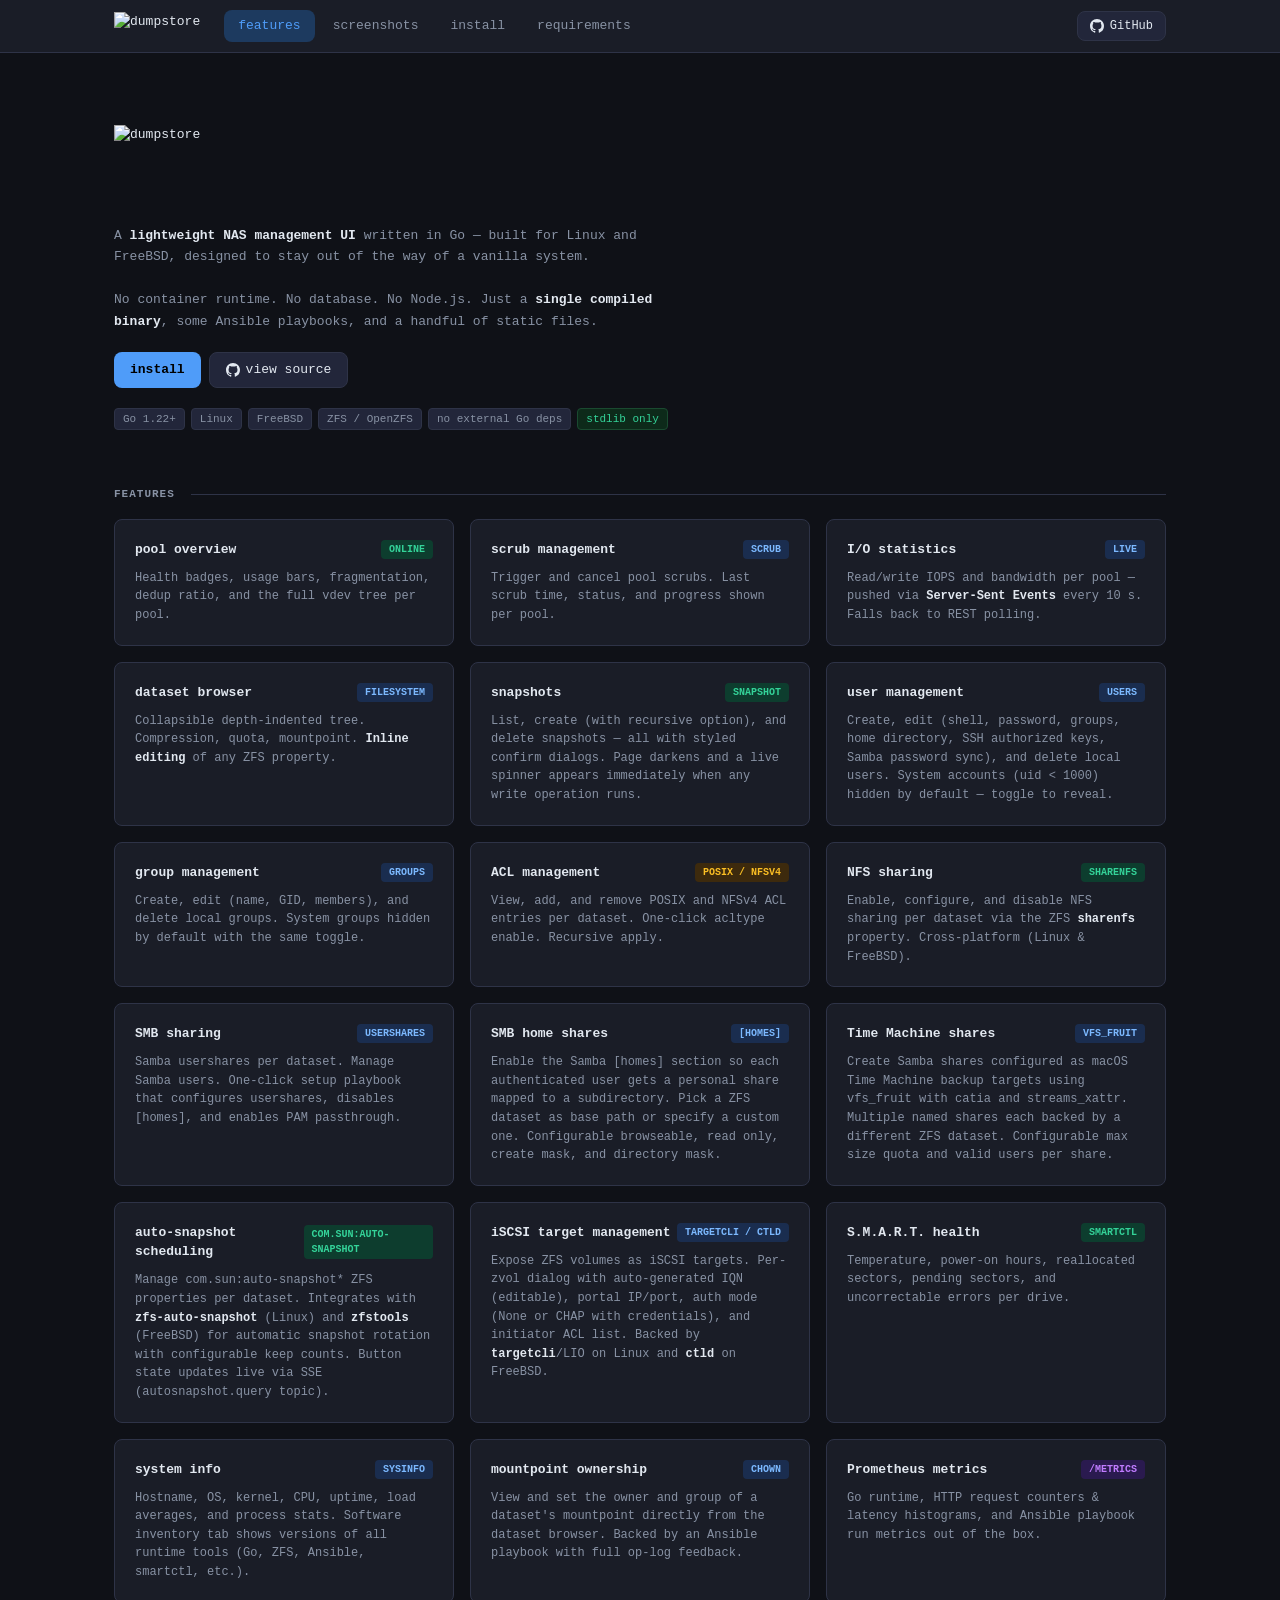
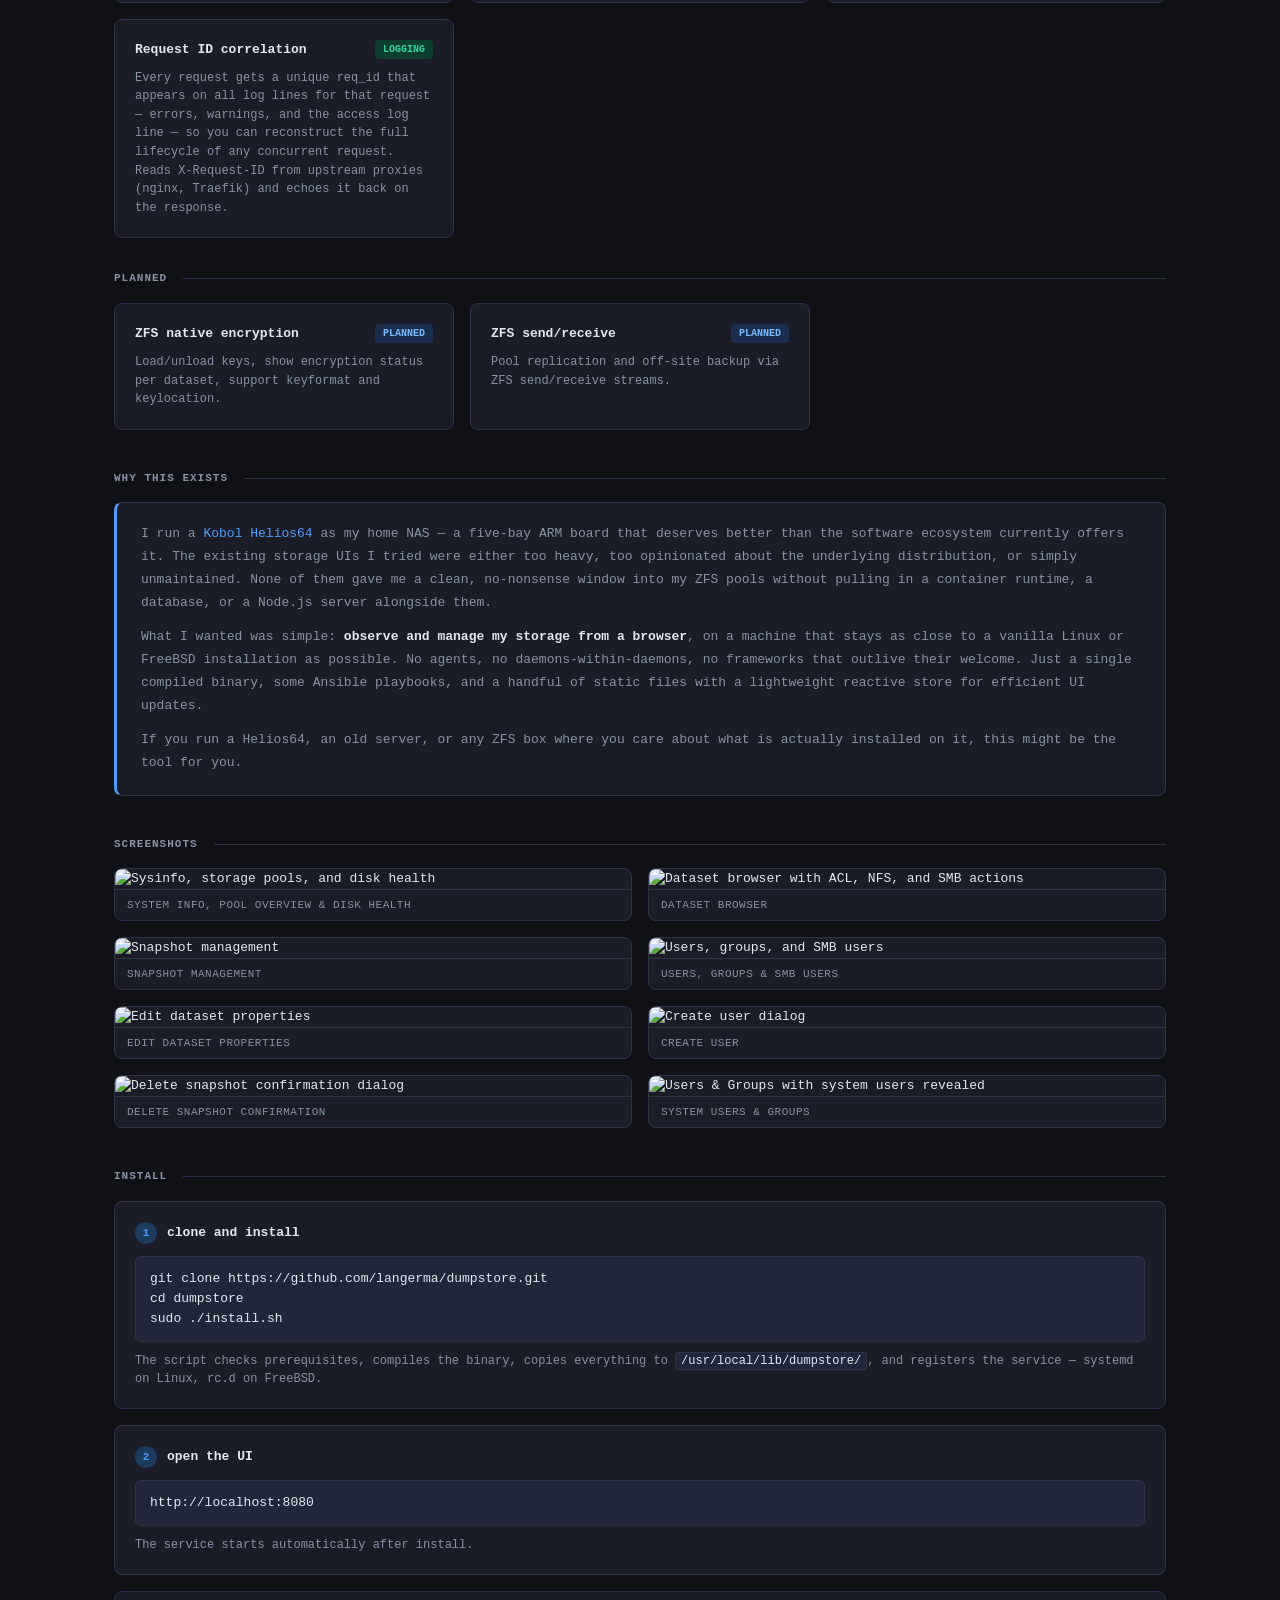
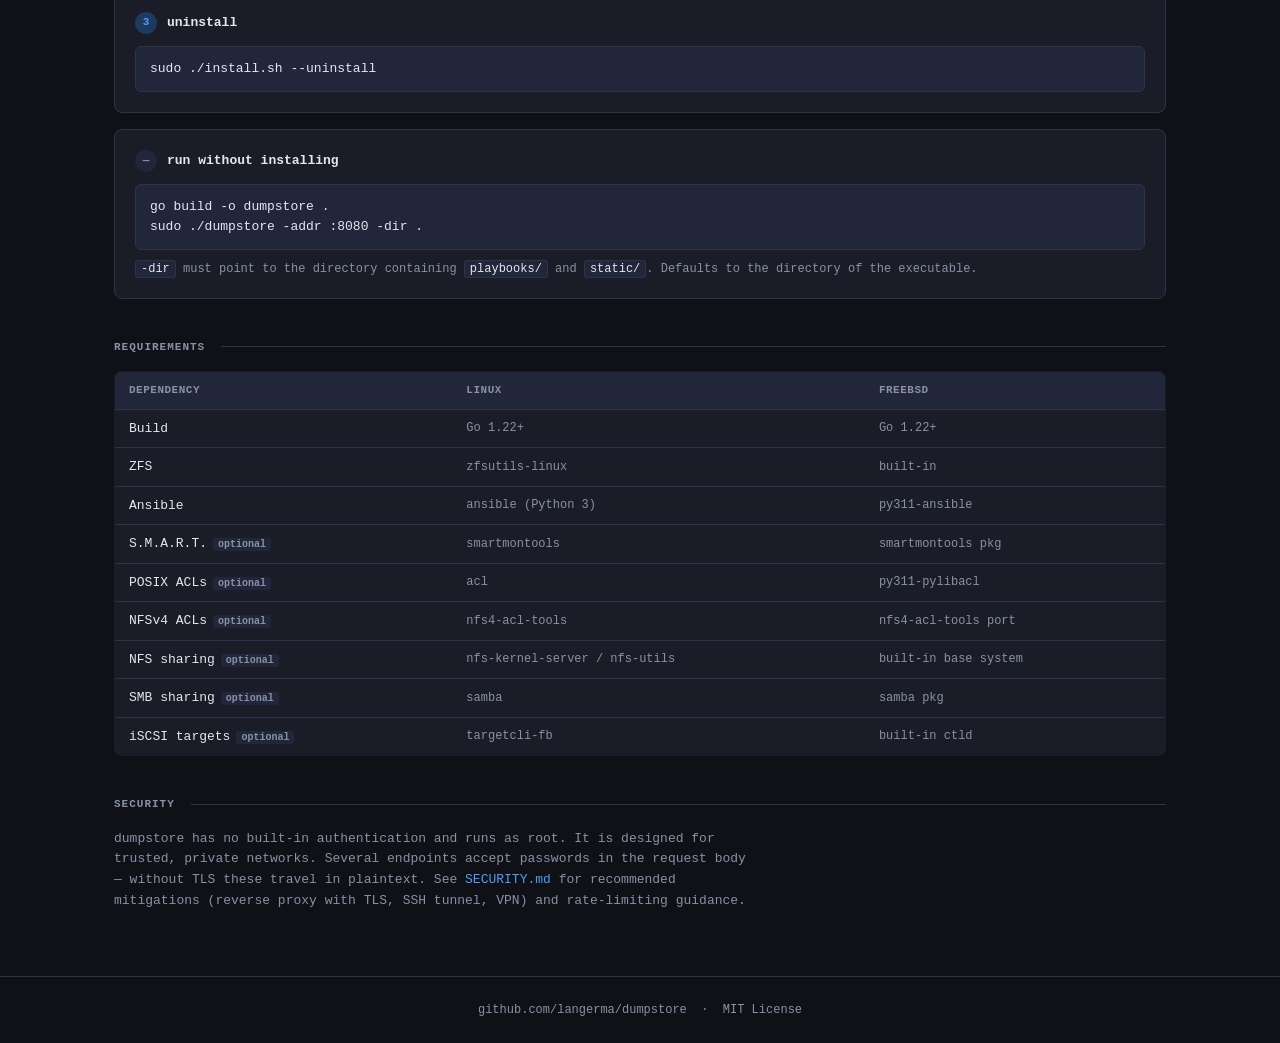
==== commit 05ba62fc: "feat: request ID correlation in logs (#41) * feat: add request ID correlation in logs  Middleware ge" ====
--- a/docs/index.html
+++ b/docs/index.html
@@ -499,7 +499,7 @@
           <span class="pool-name">user management</span>
           <span class="health-badge badge-blue">users</span>
         </div>
-        <p>Create, edit shell/password/groups, and delete local users. System accounts (uid &lt; 1000) hidden by default — toggle to reveal.</p>
+        <p>Create, edit (shell, password, groups, home directory, SSH authorized keys, Samba password sync), and delete local users. System accounts (uid &lt; 1000) hidden by default — toggle to reveal.</p>
       </div>
       <div class="pool-card">
         <div class="pool-card-header">
@@ -584,6 +584,13 @@
           <span class="health-badge badge-purple">/metrics</span>
         </div>
         <p>Go runtime, HTTP request counters &amp; latency histograms, and Ansible playbook run metrics out of the box.</p>
+      </div>
+      <div class="pool-card">
+        <div class="pool-card-header">
+          <span class="pool-name">Request ID correlation</span>
+          <span class="health-badge badge-green">logging</span>
+        </div>
+        <p>Every request gets a unique <code>req_id</code> that appears on all log lines for that request — errors, warnings, and the access log line — so you can reconstruct the full lifecycle of any concurrent request. Reads <code>X-Request-ID</code> from upstream proxies (nginx, Traefik) and echoes it back on the response.</p>
       </div>
     </div>
 
@@ -592,13 +599,6 @@
       <div class="divider"></div>
     </div>
     <div class="card-grid">
-      <div class="pool-card">
-        <div class="pool-card-header">
-          <span class="pool-name">user mgmt extensions</span>
-          <span class="health-badge badge-blue">planned</span>
-        </div>
-        <p>SSH key management (<code>authorized_keys</code>) and home directory relocation per user.</p>
-      </div>
       <div class="pool-card">
         <div class="pool-card-header">
           <span class="pool-name">ZFS native encryption</span>
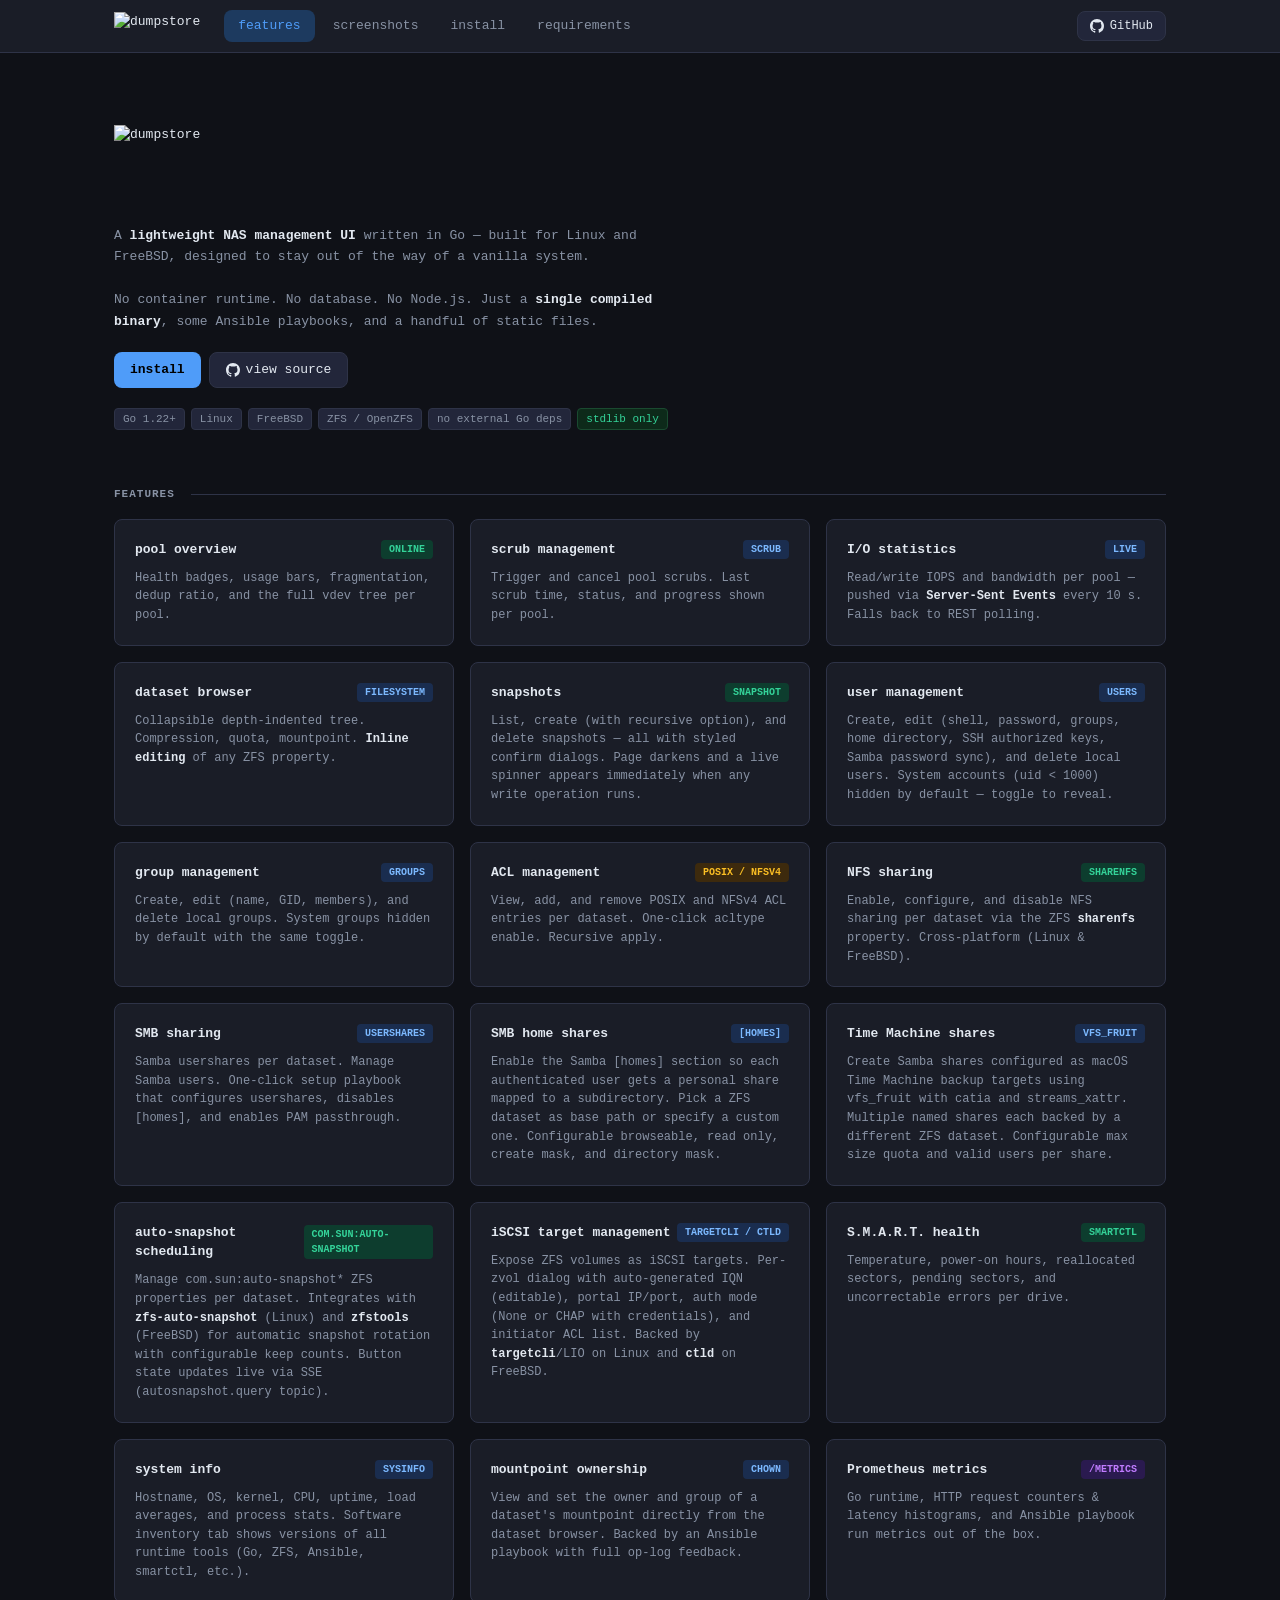
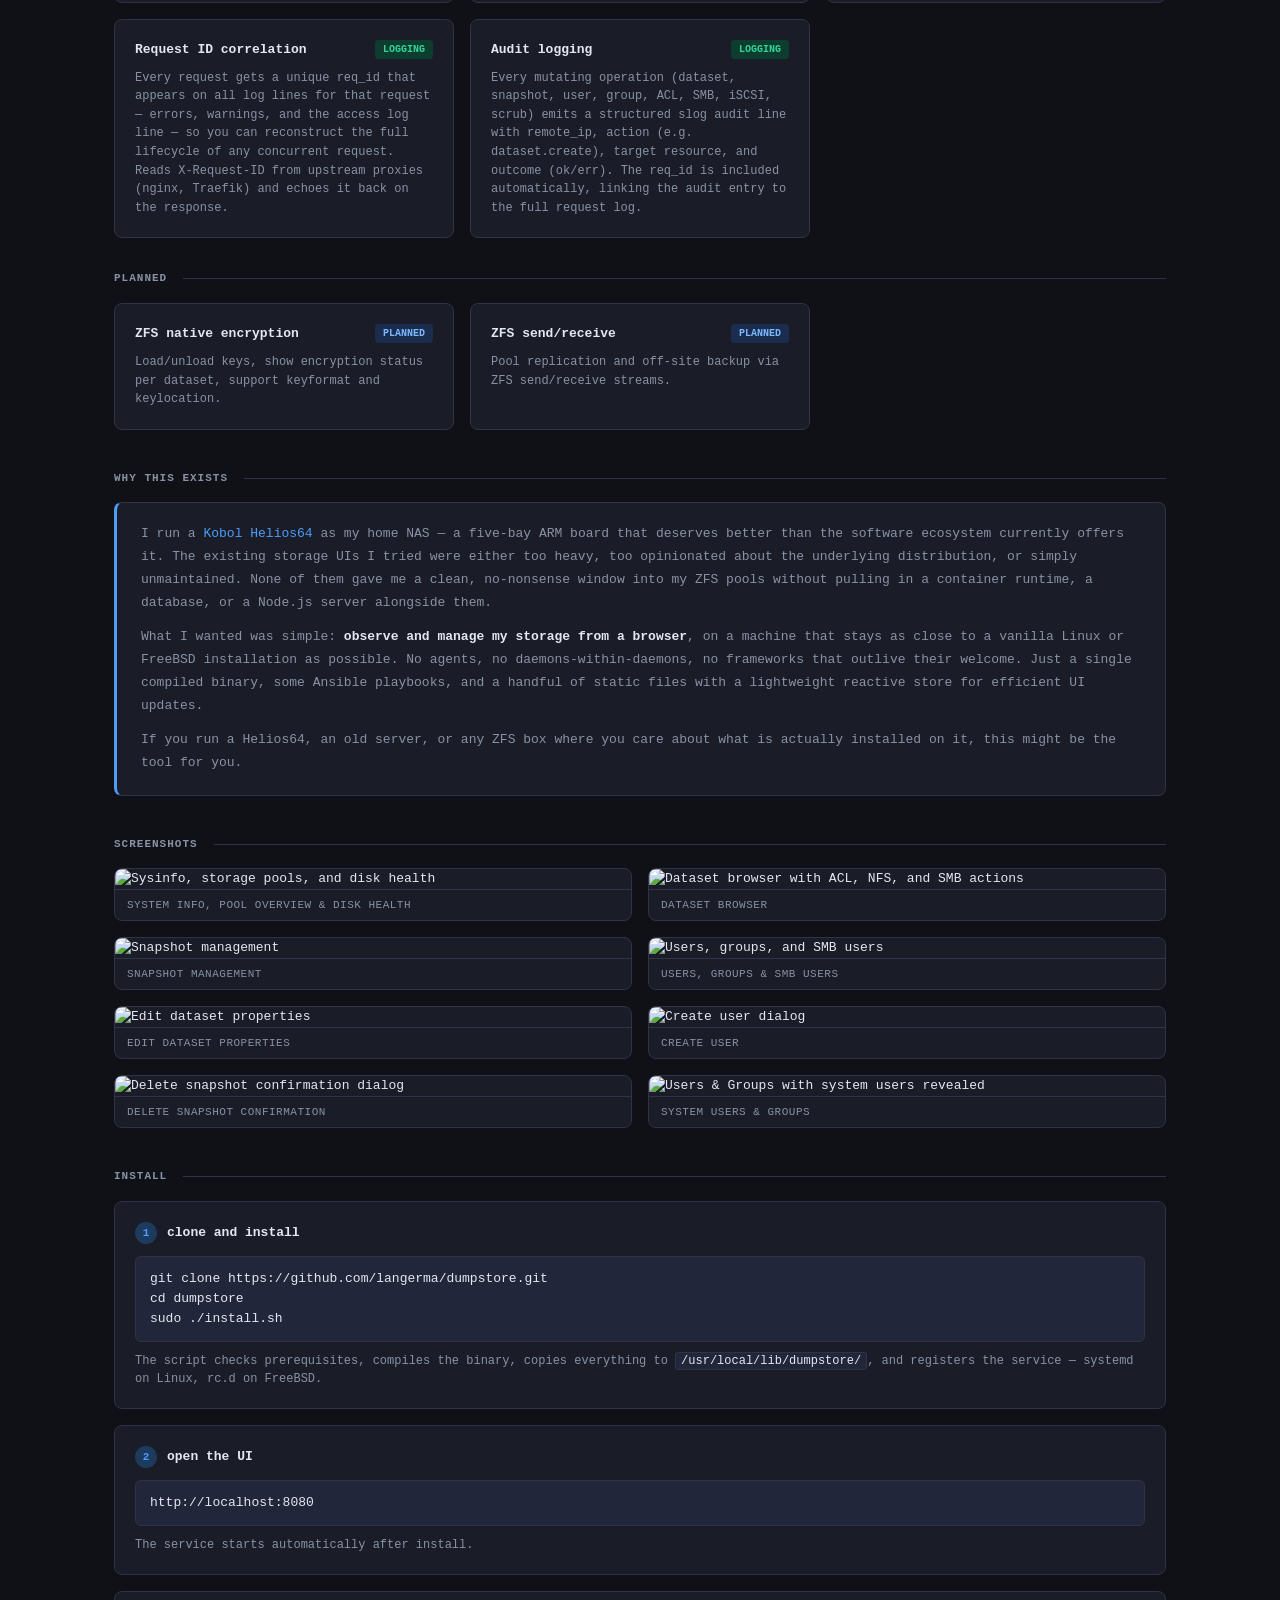
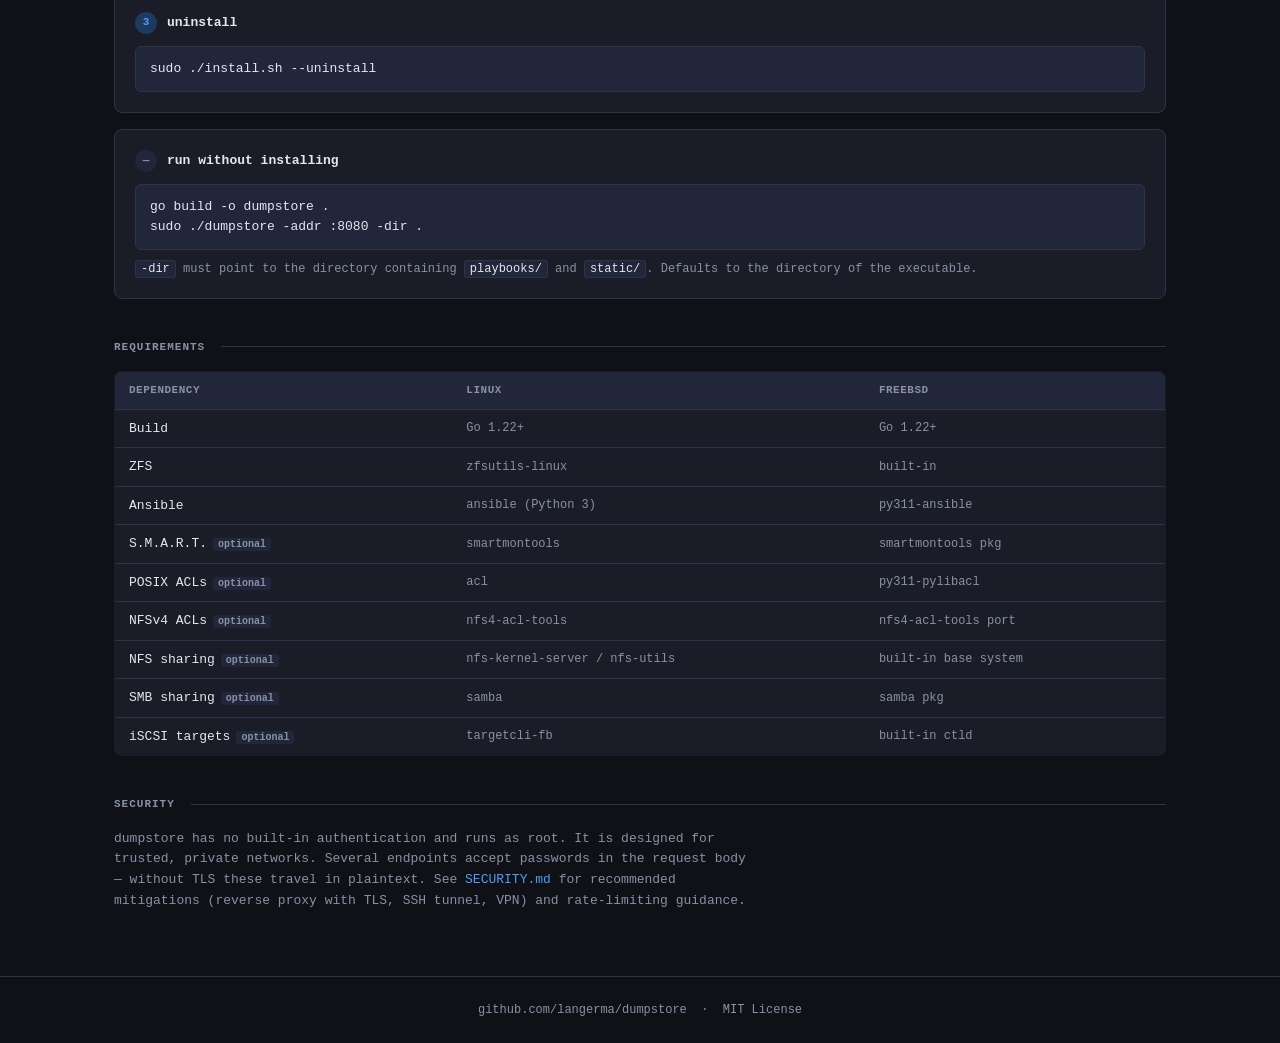
==== commit e4d7ceea: "feat: audit logging for all mutating API operations (#48) * feat: add audit logging for all mutating" ====
--- a/docs/index.html
+++ b/docs/index.html
@@ -592,6 +592,14 @@
         </div>
         <p>Every request gets a unique <code>req_id</code> that appears on all log lines for that request — errors, warnings, and the access log line — so you can reconstruct the full lifecycle of any concurrent request. Reads <code>X-Request-ID</code> from upstream proxies (nginx, Traefik) and echoes it back on the response.</p>
       </div>
+
+      <div class="pool-card">
+        <div class="pool-card-header">
+          <span class="pool-name">Audit logging</span>
+          <span class="health-badge badge-green">logging</span>
+        </div>
+        <p>Every mutating operation (dataset, snapshot, user, group, ACL, SMB, iSCSI, scrub) emits a structured <code>slog</code> audit line with <code>remote_ip</code>, <code>action</code> (e.g. <code>dataset.create</code>), <code>target</code> resource, and <code>outcome</code> (<code>ok</code>/<code>err</code>). The <code>req_id</code> is included automatically, linking the audit entry to the full request log.</p>
+      </div>
     </div>
 
     <div class="section-header" style="margin-top:2rem;">
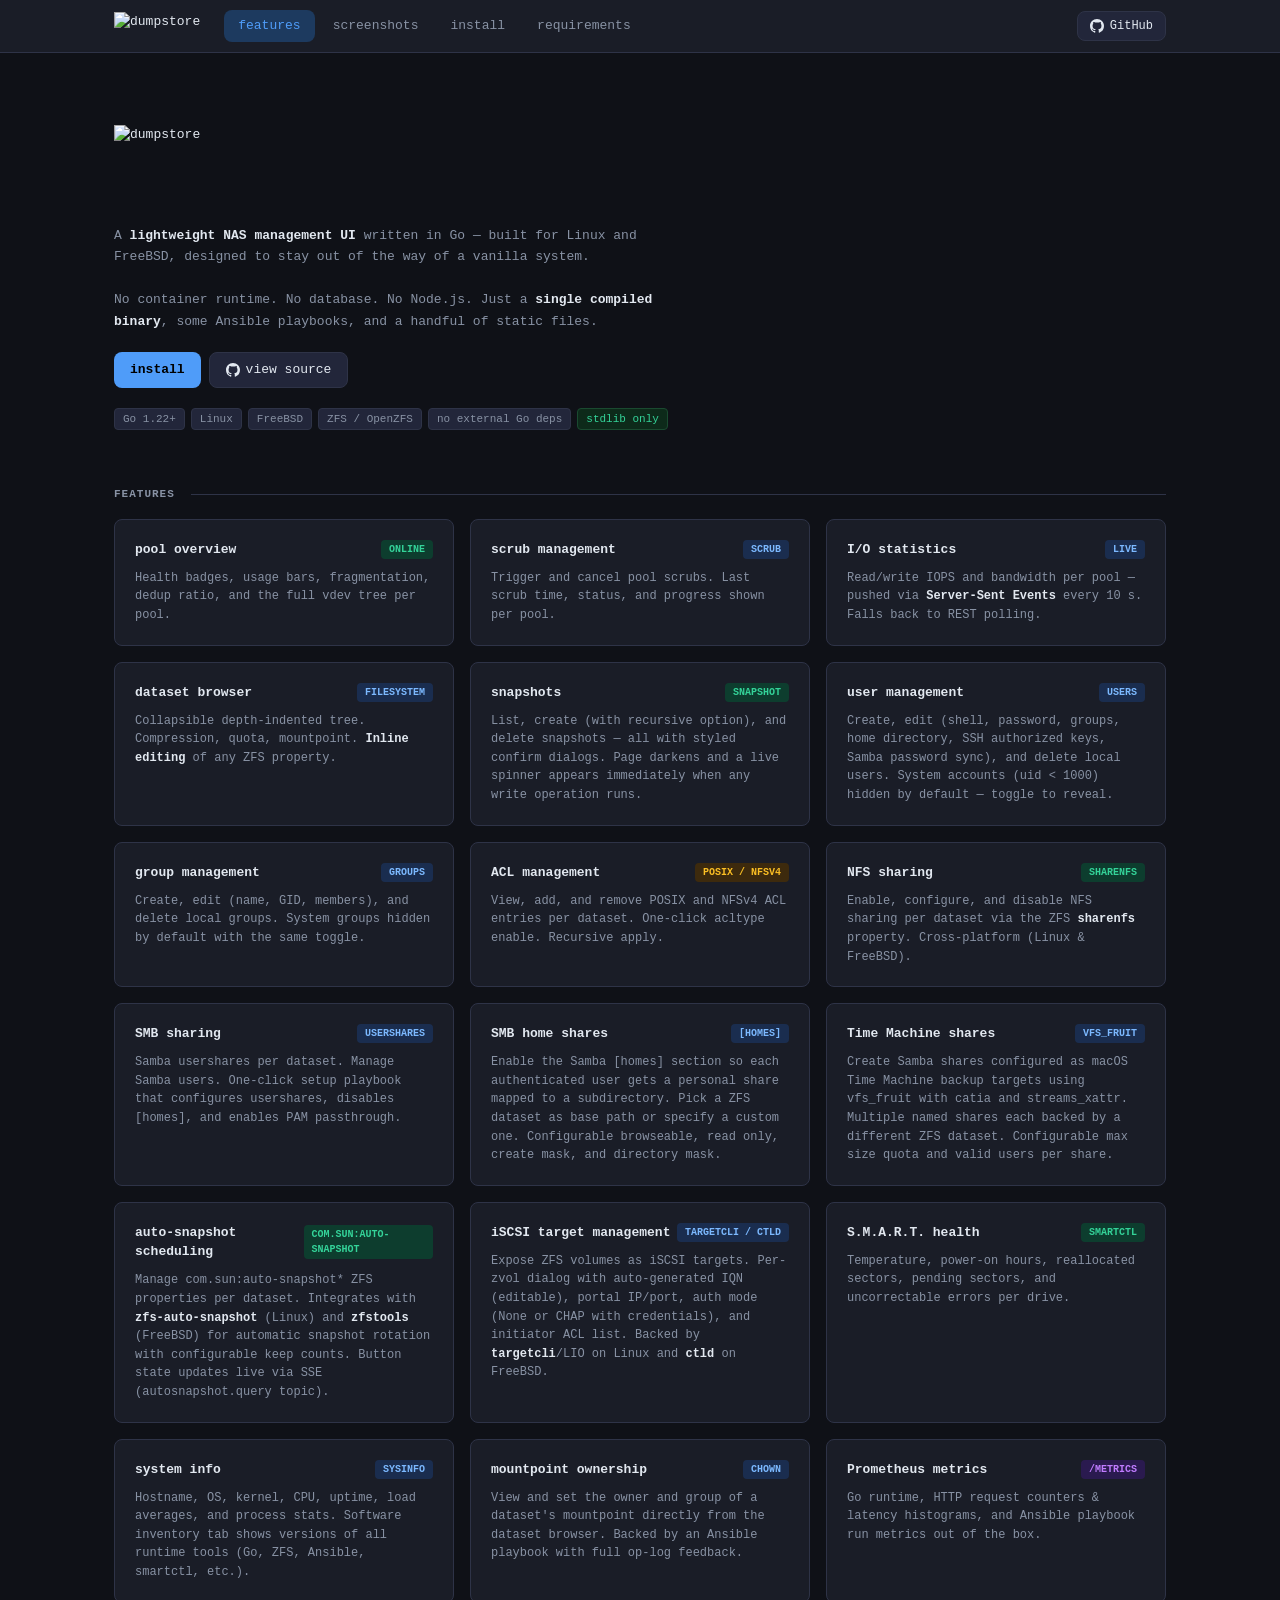
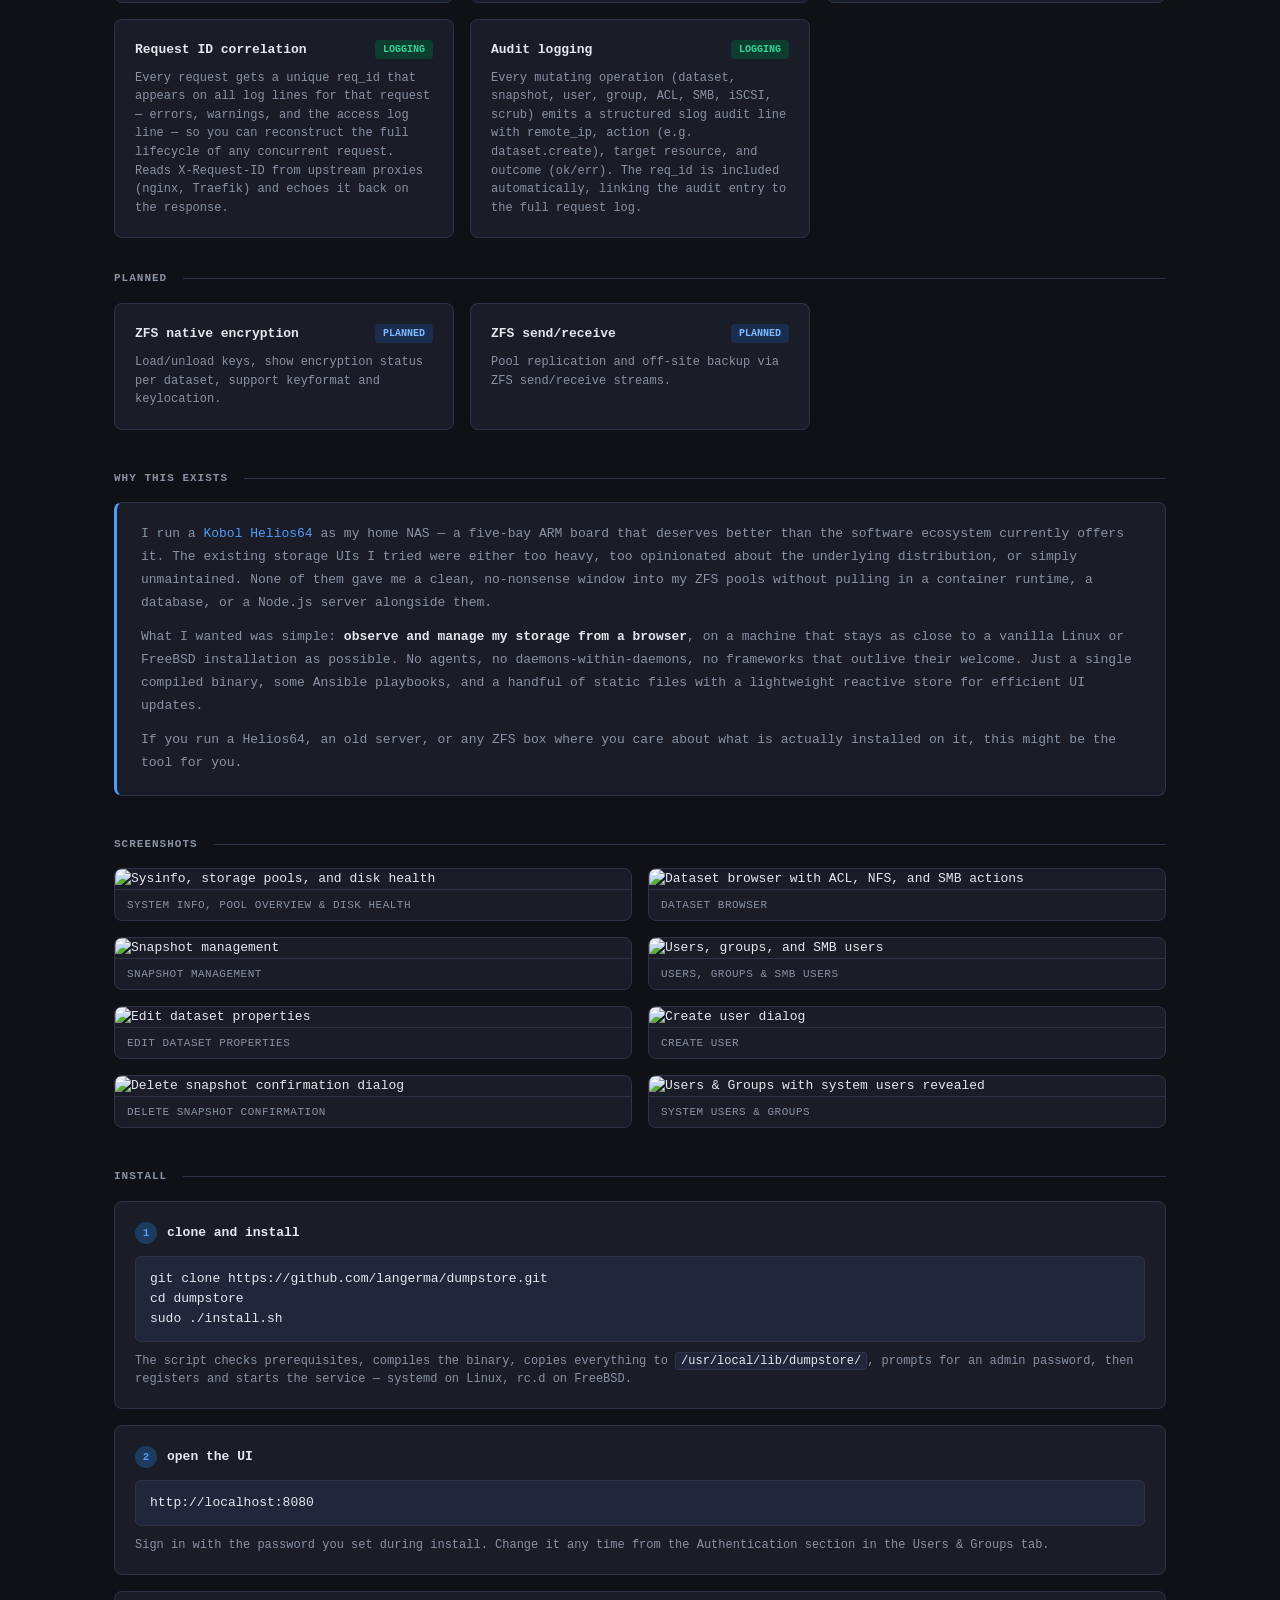
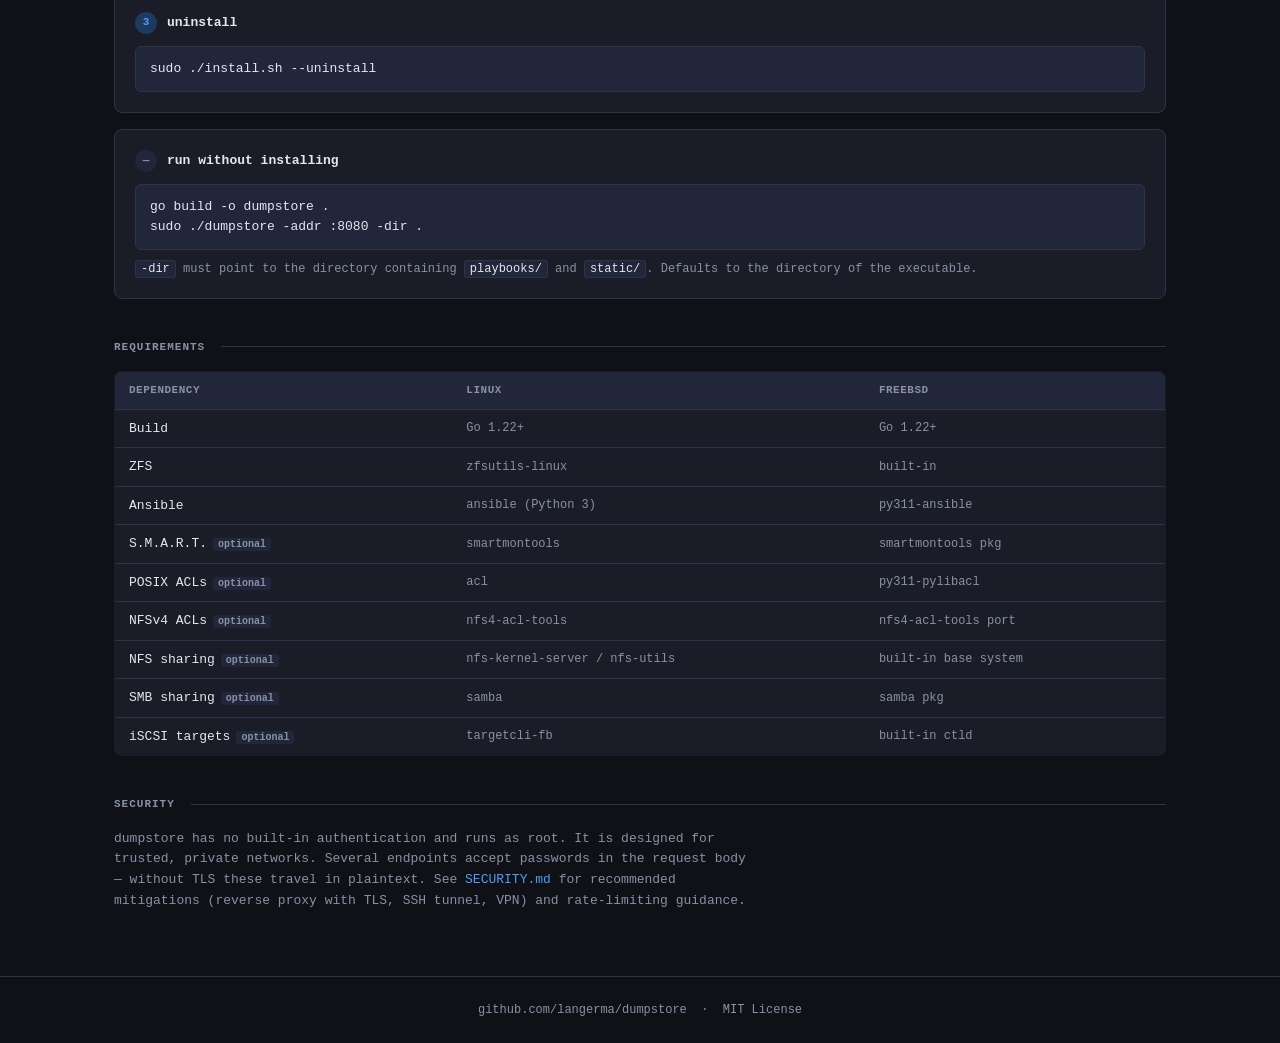
==== commit 29fa8f5c: "docs: add authentication section to README and docs/index.html Co-Authored-By: Claude Sonnet 4.6 <no" ====
--- a/docs/index.html
+++ b/docs/index.html
@@ -713,7 +713,8 @@
 sudo ./install.sh</pre>
         <p class="install-note">
           The script checks prerequisites, compiles the binary, copies everything to
-          <code>/usr/local/lib/dumpstore/</code>, and registers the service —
+          <code>/usr/local/lib/dumpstore/</code>, prompts for an admin password,
+          then registers and starts the service —
           systemd on Linux, rc.d on FreeBSD.
         </p>
       </div>
@@ -724,7 +725,7 @@
           <h3>open the UI</h3>
         </div>
         <pre>http://localhost:8080</pre>
-        <p class="install-note">The service starts automatically after install.</p>
+        <p class="install-note">Sign in with the password you set during install. Change it any time from the Authentication section in the Users &amp; Groups tab.</p>
       </div>
 
       <div class="install-card">
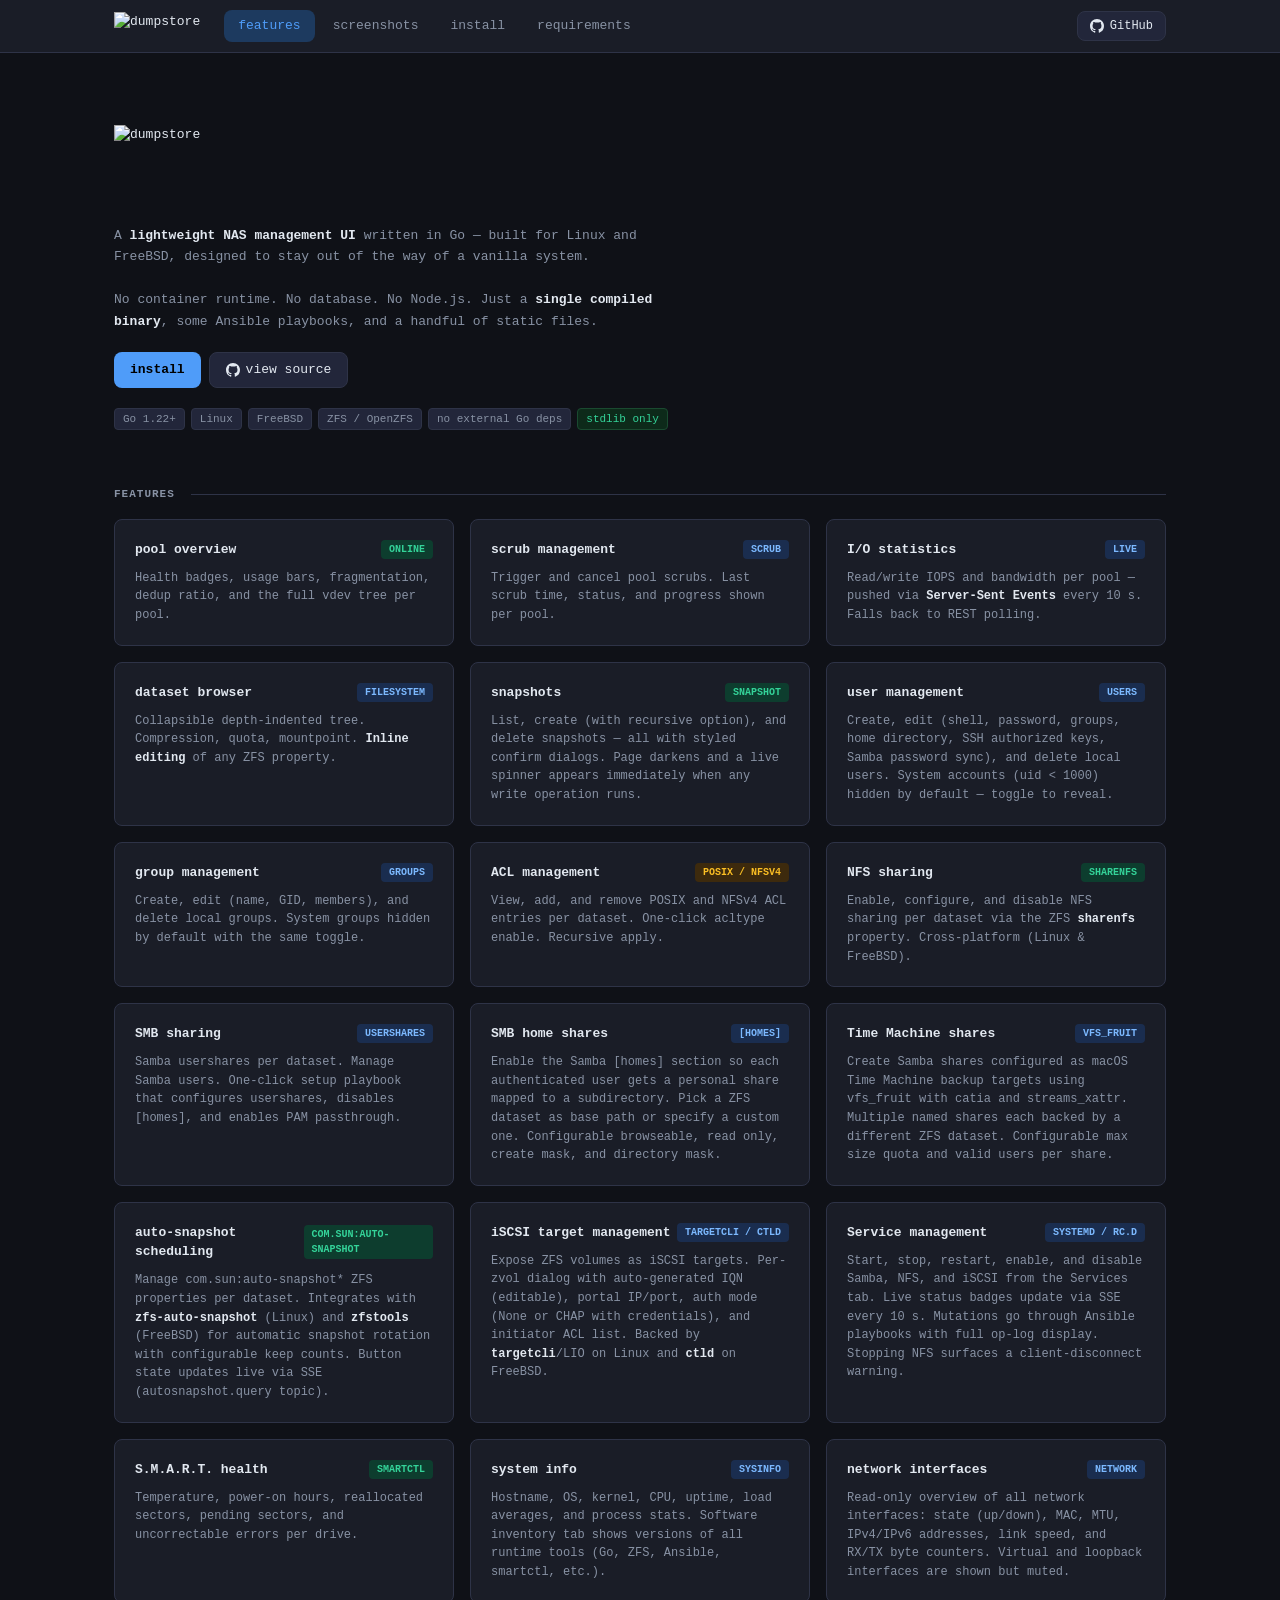
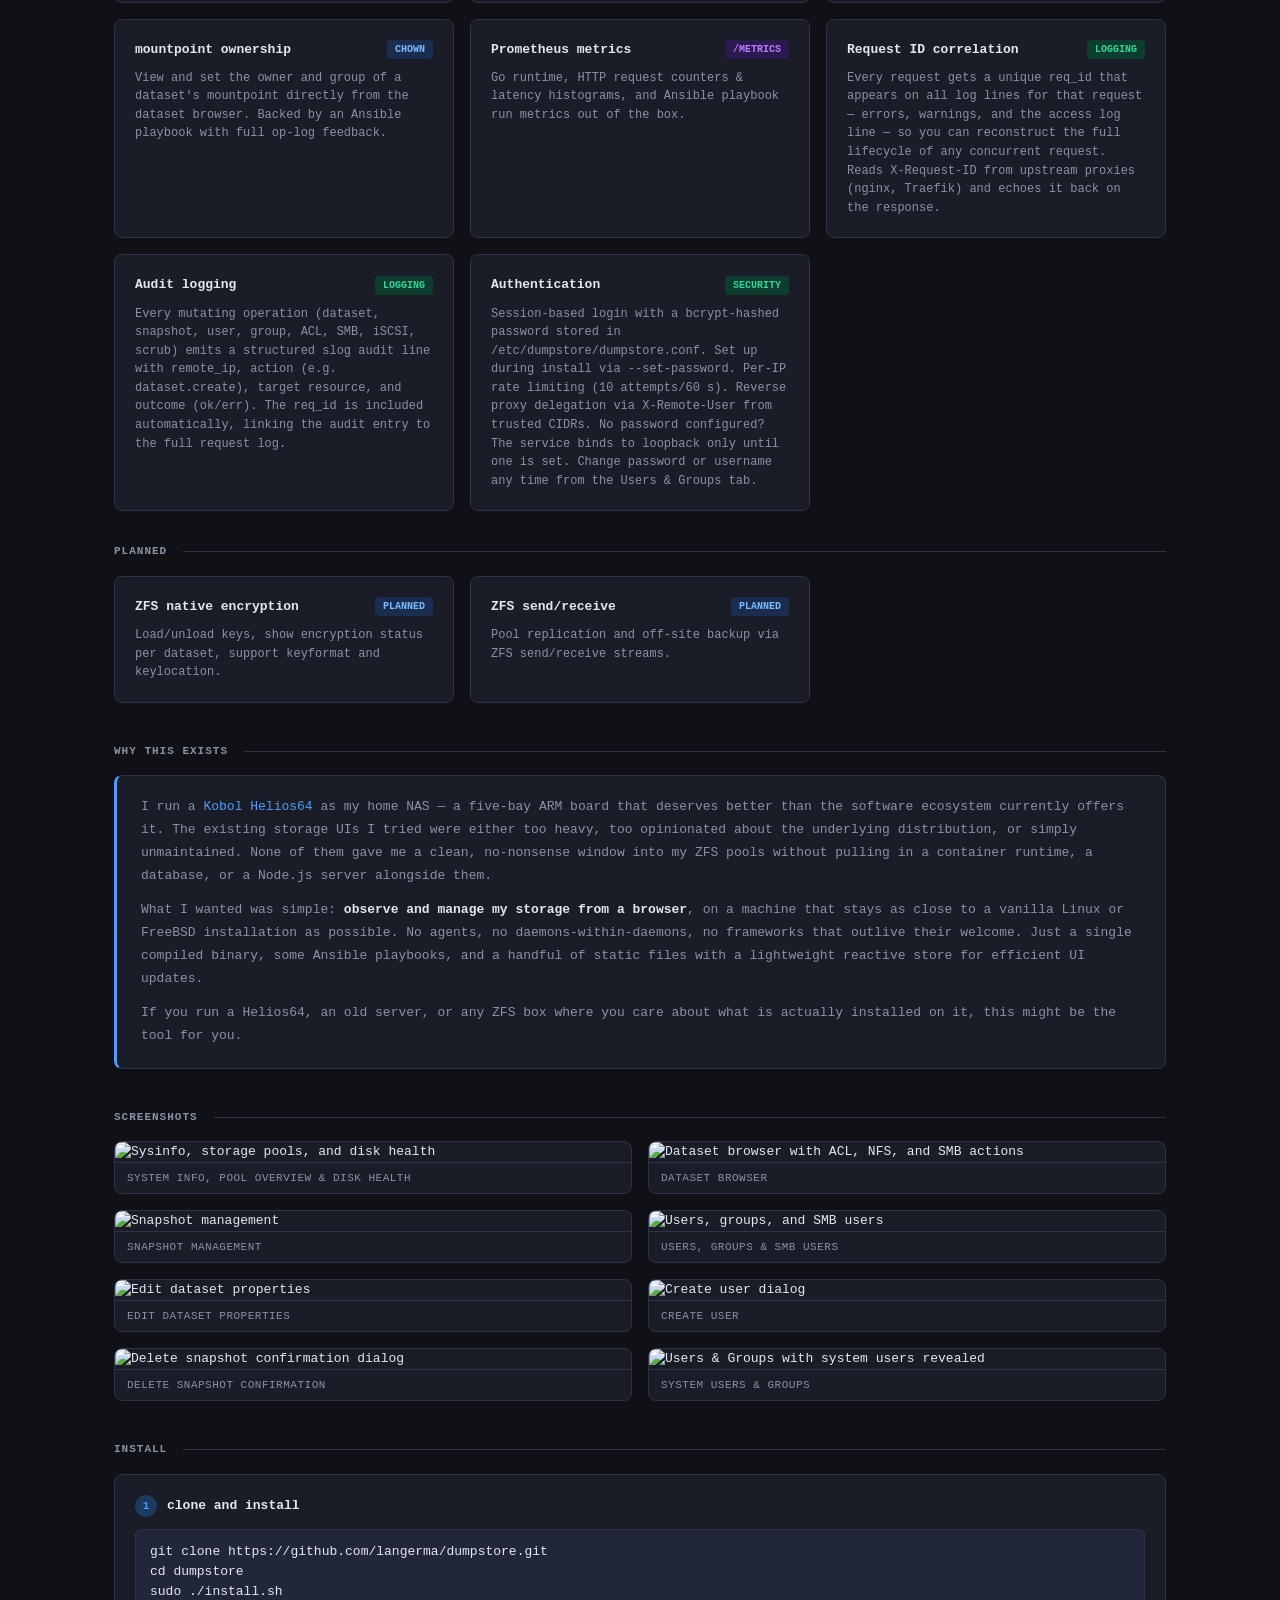
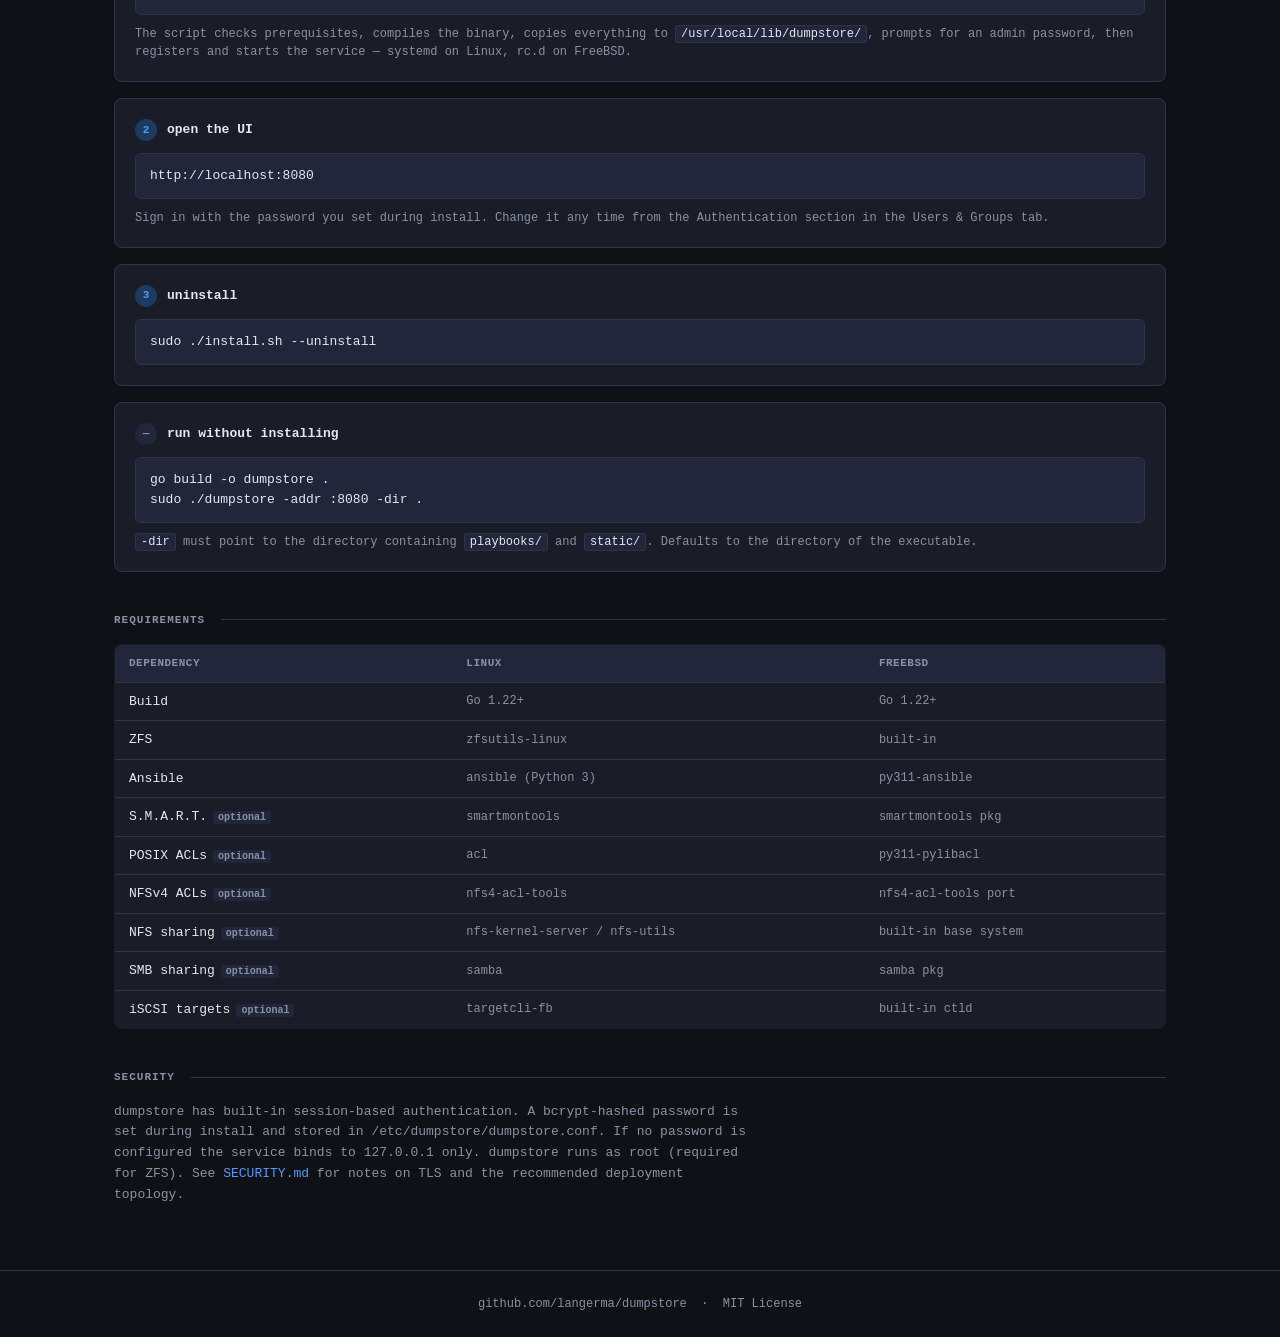
==== commit 65072486: "feat: service management tab (Samba, NFS, iSCSI) (#58) (#66) Add start/stop/restart/enable/disable c" ====
--- a/docs/index.html
+++ b/docs/index.html
@@ -559,6 +559,13 @@
       </div>
       <div class="pool-card">
         <div class="pool-card-header">
+          <span class="pool-name">Service management</span>
+          <span class="health-badge badge-blue">systemd / rc.d</span>
+        </div>
+        <p>Start, stop, restart, enable, and disable Samba, NFS, and iSCSI from the Services tab. Live status badges update via SSE every 10 s. Mutations go through Ansible playbooks with full op-log display. Stopping NFS surfaces a client-disconnect warning.</p>
+      </div>
+      <div class="pool-card">
+        <div class="pool-card-header">
           <span class="pool-name">S.M.A.R.T. health</span>
           <span class="health-badge badge-green">smartctl</span>
         </div>
@@ -573,6 +580,13 @@
       </div>
       <div class="pool-card">
         <div class="pool-card-header">
+          <span class="pool-name">network interfaces</span>
+          <span class="health-badge badge-blue">network</span>
+        </div>
+        <p>Read-only overview of all network interfaces: state (up/down), MAC, MTU, IPv4/IPv6 addresses, link speed, and RX/TX byte counters. Virtual and loopback interfaces are shown but muted.</p>
+      </div>
+      <div class="pool-card">
+        <div class="pool-card-header">
           <span class="pool-name">mountpoint ownership</span>
           <span class="health-badge badge-blue">chown</span>
         </div>
@@ -599,6 +613,14 @@
           <span class="health-badge badge-green">logging</span>
         </div>
         <p>Every mutating operation (dataset, snapshot, user, group, ACL, SMB, iSCSI, scrub) emits a structured <code>slog</code> audit line with <code>remote_ip</code>, <code>action</code> (e.g. <code>dataset.create</code>), <code>target</code> resource, and <code>outcome</code> (<code>ok</code>/<code>err</code>). The <code>req_id</code> is included automatically, linking the audit entry to the full request log.</p>
+      </div>
+
+      <div class="pool-card">
+        <div class="pool-card-header">
+          <span class="pool-name">Authentication</span>
+          <span class="health-badge badge-green">security</span>
+        </div>
+        <p>Session-based login with a bcrypt-hashed password stored in <code>/etc/dumpstore/dumpstore.conf</code>. Set up during install via <code>--set-password</code>. Per-IP rate limiting (10 attempts/60 s). Reverse proxy delegation via <code>X-Remote-User</code> from trusted CIDRs. No password configured? The service binds to loopback only until one is set. Change password or username any time from the Users &amp; Groups tab.</p>
       </div>
     </div>
 
@@ -823,10 +845,10 @@
       <div class="divider"></div>
     </div>
     <p style="max-width:640px;line-height:1.6;color:var(--text-muted)">
-      dumpstore has no built-in authentication and runs as root. It is designed for trusted, private networks.
-      Several endpoints accept passwords in the request body — without TLS these travel in plaintext.
-      See <a href="https://github.com/langerma/dumpstore/blob/main/SECURITY.md" style="color:var(--accent)">SECURITY.md</a>
-      for recommended mitigations (reverse proxy with TLS, SSH tunnel, VPN) and rate-limiting guidance.
+      dumpstore has built-in session-based authentication. A bcrypt-hashed password is set during install and stored in
+      <code>/etc/dumpstore/dumpstore.conf</code>. If no password is configured the service binds to <code>127.0.0.1</code> only.
+      dumpstore runs as root (required for ZFS). See <a href="https://github.com/langerma/dumpstore/blob/main/SECURITY.md" style="color:var(--accent)">SECURITY.md</a>
+      for notes on TLS and the recommended deployment topology.
     </p>
   </section>
 
